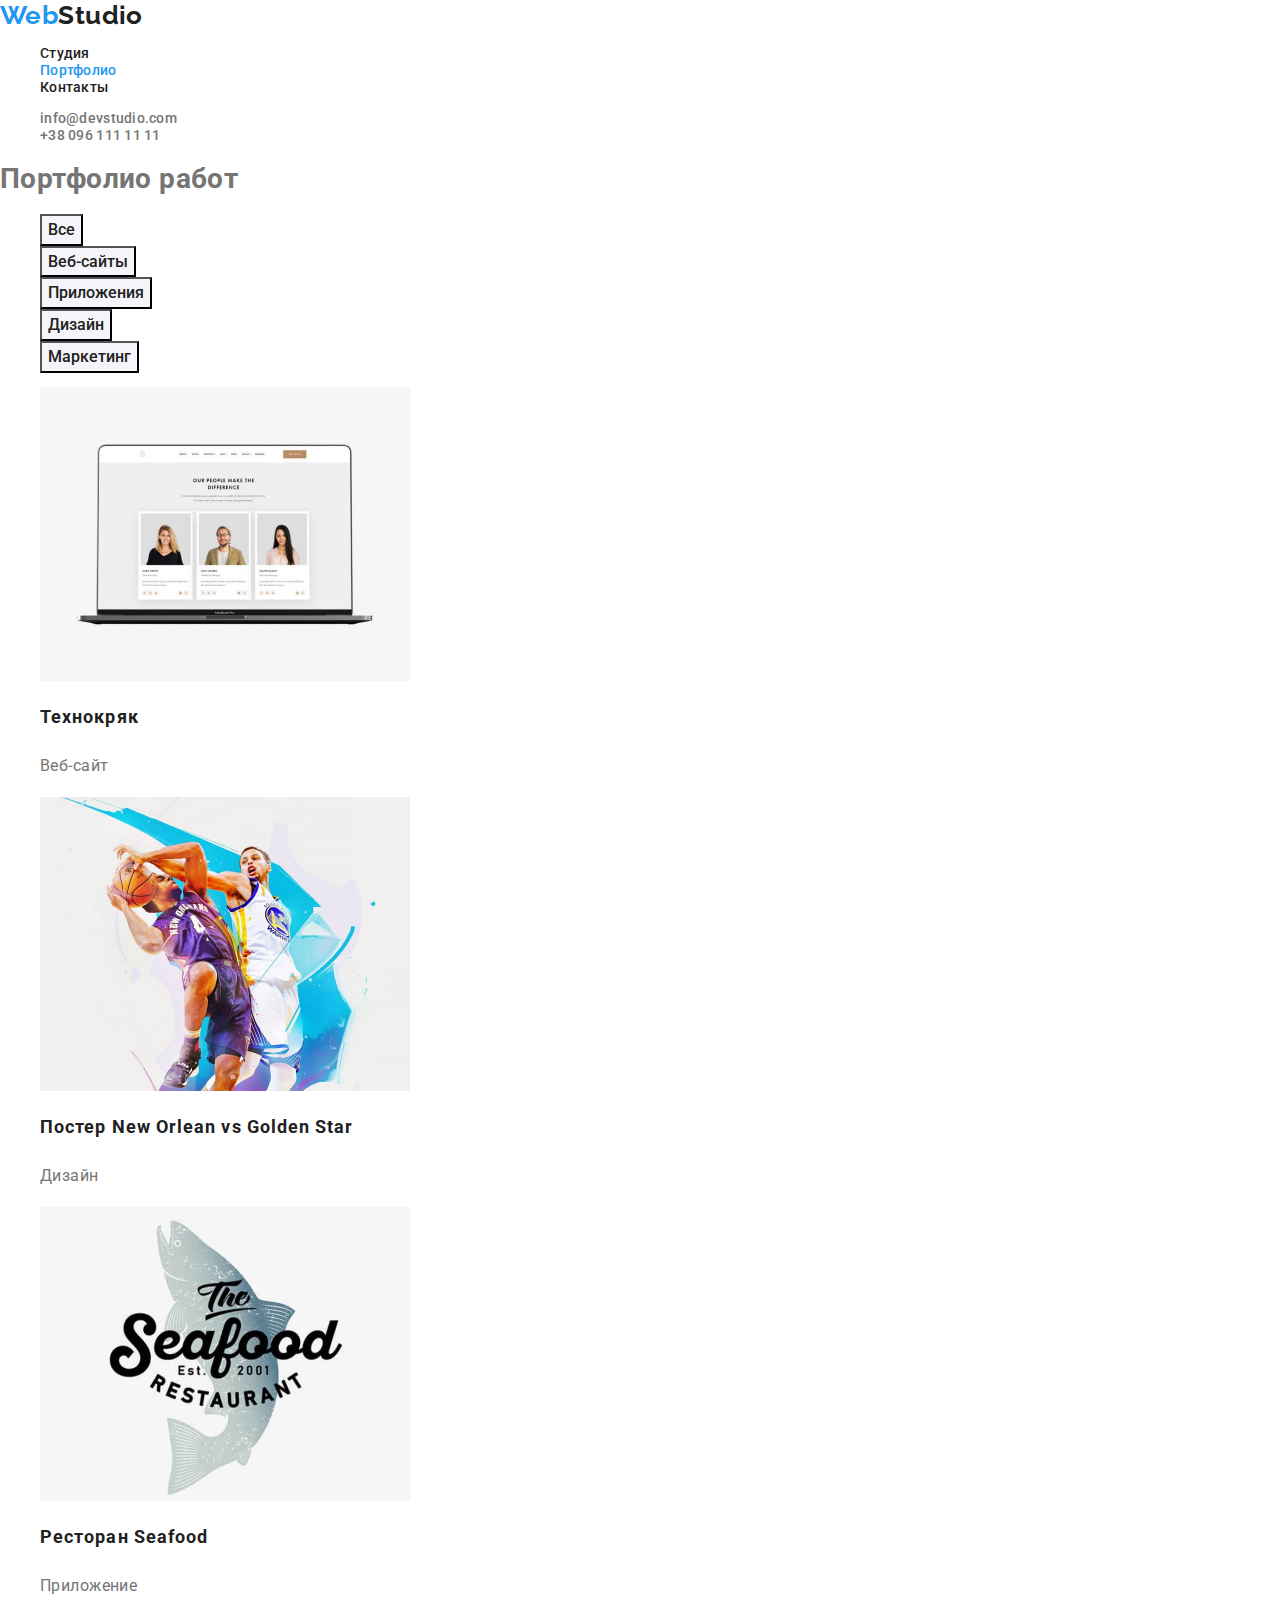
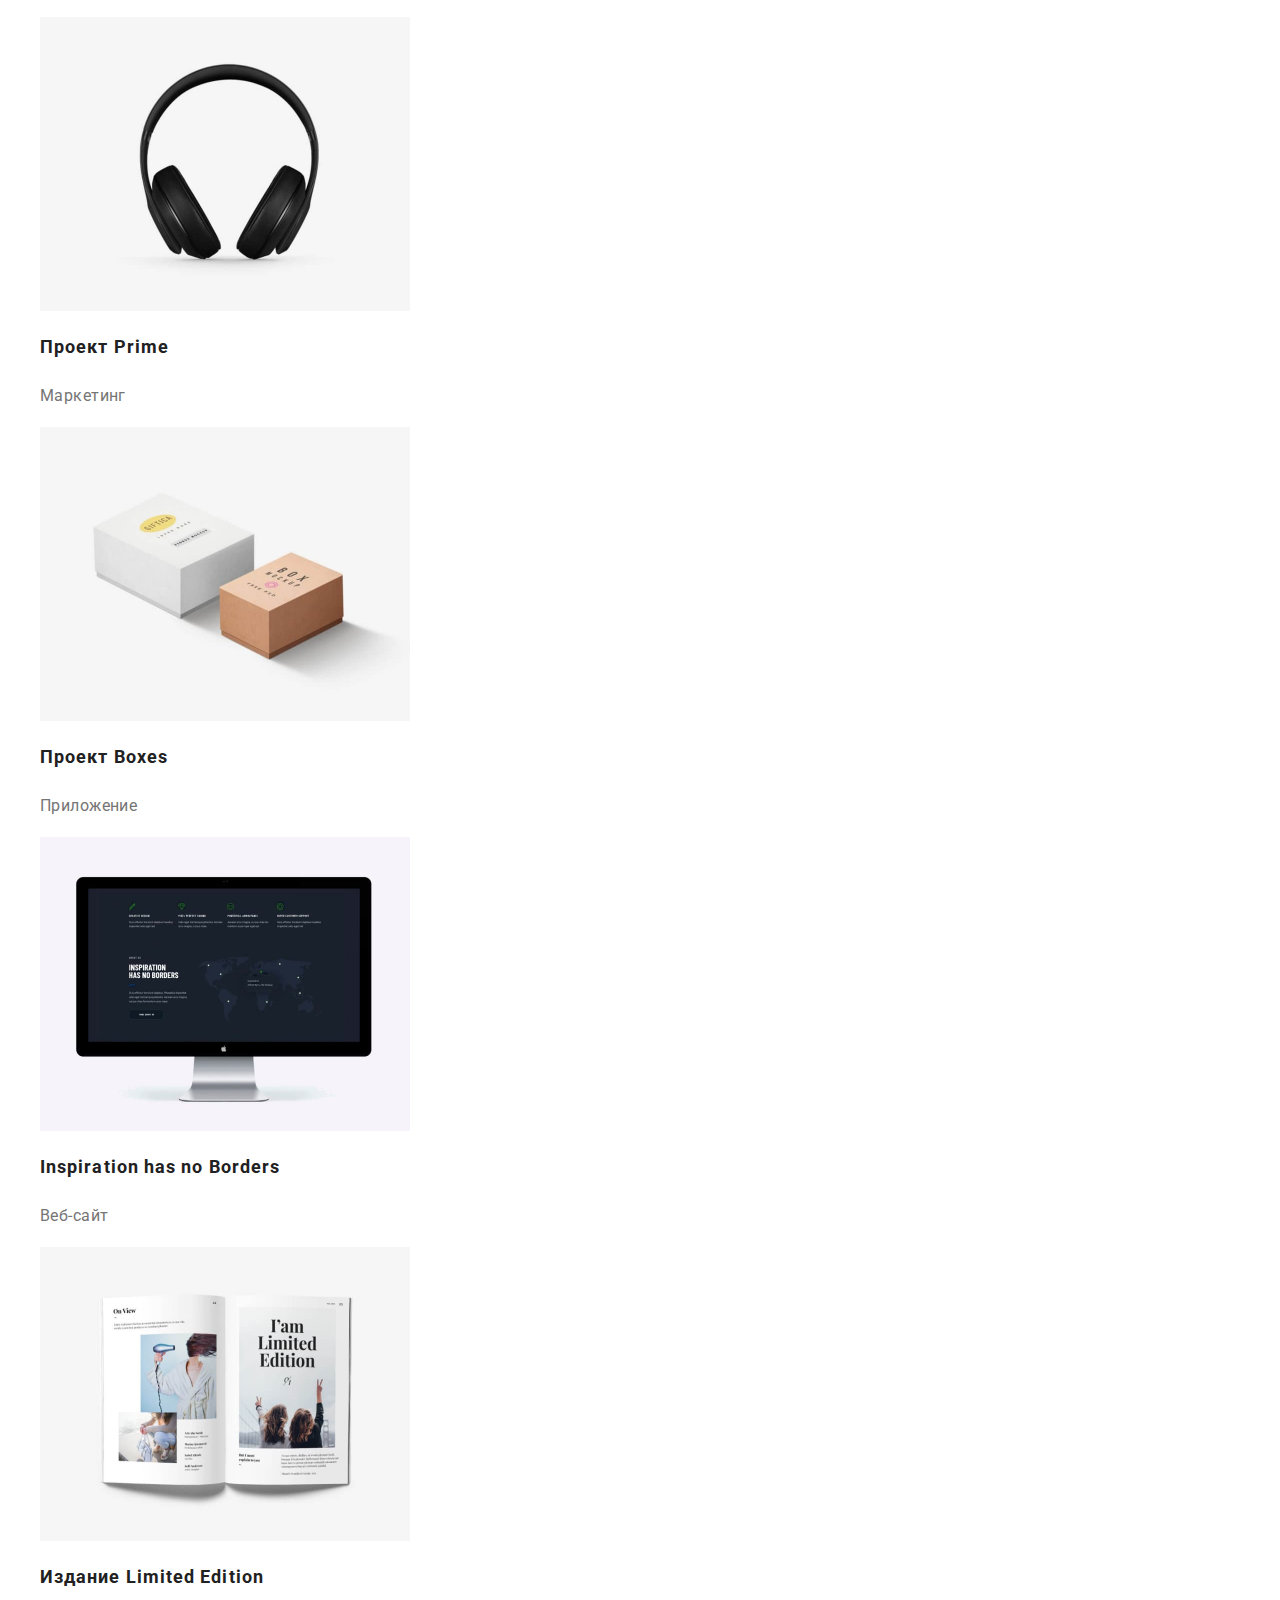
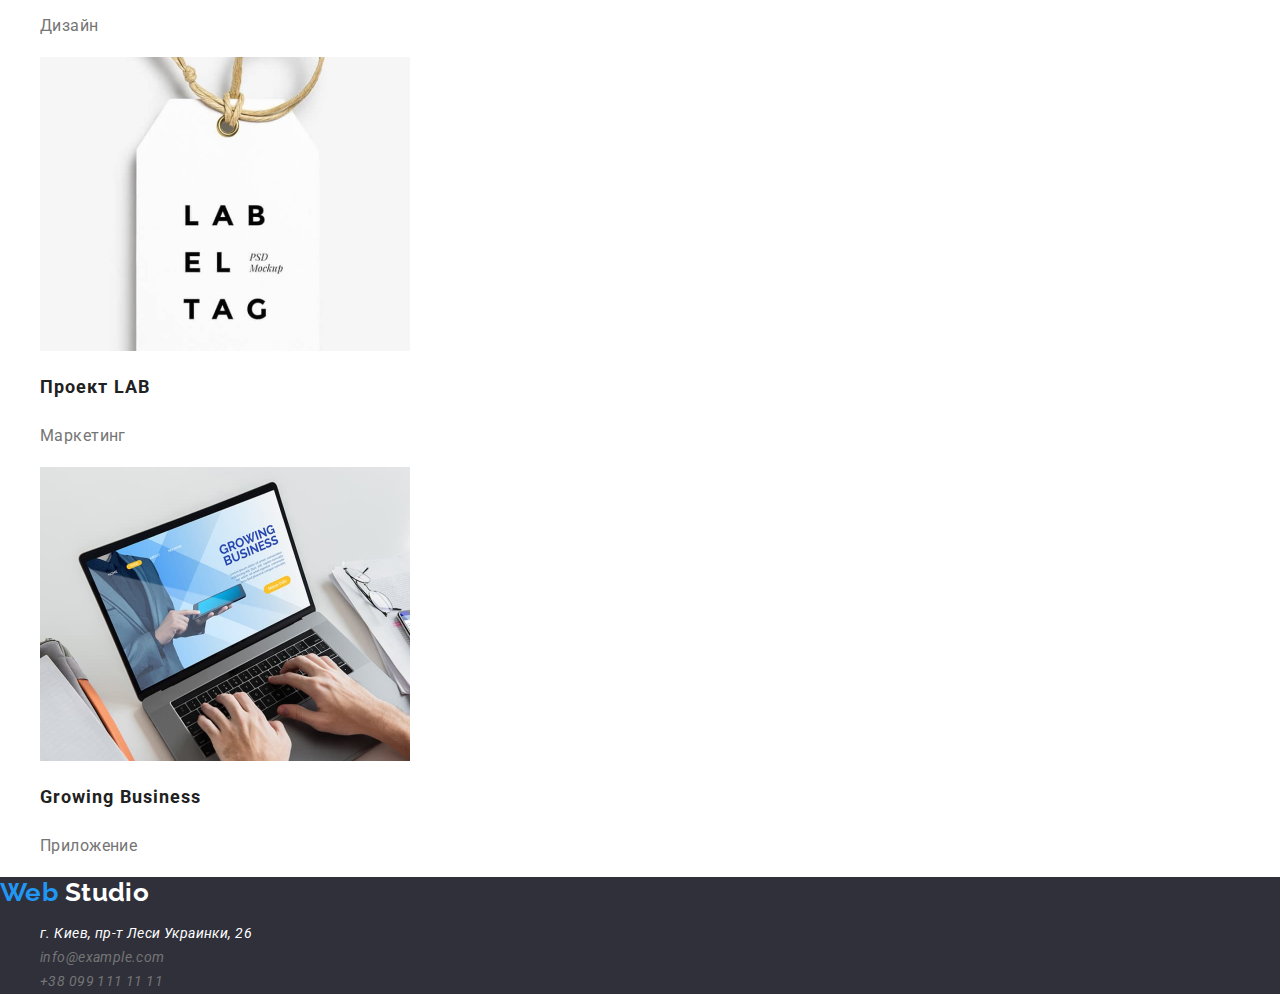
==== portfolio.html @ 251847a7 "підключає нормалізатор стилів" ====
<!DOCTYPE html>
<html lang="en">

<head>
    <meta charset="UTF-8">
    <meta http-equiv="X-UA-Compatible" content="IE=edge">
    <meta name="viewport" content="width=device-width, initial-scale=1.0">
    <title>Portfolio</title>
    <link rel="preconnect" href="https://fonts.googleapis.com">
    <link rel="preconnect" href="https://fonts.gstatic.com" crossorigin>
    <link href="https://fonts.googleapis.com/css2?family=Raleway:wght@700&family=Roboto:wght@400;500;700;900&display=swap"
        rel="stylesheet">
    <link rel="stylesheet" href="https://cdnjs.cloudflare.com/ajax/libs/modern-normalize/1.0.0/modern-normalize.min.css" />
    <link rel="stylesheet" href="./css/styles.css" />
</head>

<body>
    <!-- Заголовок сайта -->
    <header>
        <!-- Логотип посилання-->
        <a href="index.html" class="logo"> <span class="logo-blue">Web</span>Studio </a>
        <!--Навігація по сайту-->
        <!-- current підсвічує активну сторінку -->
        <nav>
            <ul class="site-nav list">
                <li><a href="./index.html" class="link">Студия</a></li>
                <li><a href="./portfolio.html" class="link current">Портфолио</a></li>
                <li><a href="" class="link">Контакты</a></li>
            </ul>
        </nav>
        <!-- Контактна інформація-->
        <ul class="header-contact list">
            <li><a href="mailto:info@devstudio.com" class="header-contact-link">info@devstudio.com</a></li>
            <li><a href="tel:+380961111111" class="header-contact-link">+38 096 111 11 11</a></li>
        </ul>
    </header>
    <main>
        <section>
            <h1 class="hidden-title">Портфолио работ</h1>
            <!--Фільтр кнопок-->
            <ul class="portfolio list">
                <li><button type="button" class="pointer primary-button">Все</button></li>
                <li><button type="button" class="pointer primary-button">Веб-сайты</button></li>
                <li><button type="button" class="pointer primary-button">Приложения</button></li>
                <li><button type="button" class="pointer primary-button">Дизайн</button></li>
                <li><button type="button" class="pointer primary-button">Маркетинг</button></li>
            </ul>
            
            <!--Список робіт-->
            <ul class="work list">
                <li><a href="" class="portfolio-link">
                    <img src="./images/image8.jpg" alt="ourpeople" width="370" height="294">
                    <h2 class="work-title">Технокряк</h2>
                    <p class="work-item">Веб-сайт</p></a>
                </li>
                <li><a href="" class="portfolio-link">
                    <img src="./images/image9.jpg" alt="bascketballplayers" width="370" height="294">
                    <h2 class="work-title">Постер New Orlean vs Golden Star</h2>
                    <p class="work-item">Дизайн</p></a>
                </li>
                <li><a href="" class="portfolio-link">
                    <img src="./images/image10.jpg" alt="fish" width="370" height="294">
                    <h2 class="work-title">Ресторан Seafood</h2>
                    <p class="work-item">Приложение</p></a>
                </li>
                <li><a href="" class="portfolio-link">
                    <img src="./images/image11.jpg" alt="hearphones" width="370" height="294">
                    <h2 class="work-title">Проект Prime</h2>
                    <p class="work-item">Маркетинг</p></a>
                </li>
                <li><a href="" class="portfolio-link">
                    <img src="./images/image12.jpg" alt="twoboxes" width="370" height="294">
                    <h2 class="work-title">Проект Boxes</h2>
                    <p class="work-item">Приложение</p></a>
                </li>
                <li><a href="" class="portfolio-link">
                    <img src="./images/image13.jpg" alt="desktop" width="370" height="294">
                    <h2 class="work-title">Inspiration has no Borders</h2>
                    <p class="work-item">Веб-сайт</p></a>
                </li>
                <li><a href="" class="portfolio-link">
                    <img src="./images/image14.jpg" alt="book" width="370" height="294">
                    <h2 class="work-title">Издание Limited Edition</h2>
                    <p class="work-item">Дизайн</p></a>
                </li>
                <li><a href="" class="portfolio-link">
                    <img src="./images/image15.jpg" alt="sticker" width="370" height="294">
                    <h2 class="work-title">Проект LAB</h2>
                    <p class="work-item">Маркетинг</p></a>
                </li>
                <li><a href="" class="portfolio-link">
                    <img src="./images/image16.jpg" alt="Typingman" width="370" height="294">
                    <h2 class="work-title">Growing Business</h2>
                    <p class="work-item">Приложение</p></a>
                </li>
            </ul>

        </section>

    </main>
    <footer class="footer">
        <!-- Логотип посилання-->
        <a href="index.html" class="logo"> <span class="logo-blue">Web</span> <span class="logo-white">Studio</span></a>
        <!-- Контактна інформація-->
        <address>
            <ul class="address list">
                <li class="address-item">г. Киев, пр-т Леси Украинки, 26</li>
                <li><a href="mailto:info@example.com" class="footer-contact-link">info@example.com</a></li>
                <li><a href="tel:+380991111111" class="footer-contact-link">+38 099 111 11 11</a></li>
            </ul>
        </address>
    </footer>
</body>

</html>
---- css/styles.css ----
:root {
  --primary-text-color: #757575;
  --title-color: #212121;
  --text-white: #ffffff;
  --primary-bgc: #ffffff;
  --secondary-bgc: #f5f4fa;
  --footer-bcg: #2f303a;
  --accent-color: #2196f3;
}

/* колір основного тексту #757575  */
/* колір заголовків #212121 */
/* білий  #FFFFFF */
/* акцент #2196F3 */
/* колір фону #FFFFFF */
/* додатковий колір фону #F5F4FA */
/* фон футера #2f303a */
/* Roboto 400/500/700/900 головний шрифт */
/* Raleway 700 додатковий шрифт */

body {
  background-color: var(--primary-bgc);
  color: var(--primary-text-color);
  font-family: "Roboto", "Arial", sans-serif;
  letter-spacing: 0.03em;
  font-size: 14px;
}

/* Видаляємо крапки в списках */
.list {
  list-style: none;
}

/* Логотип */
.logo {
  color: var(--title-color);
  text-decoration: none;
  font-family: "Raleway", sans-serif;
  font-weight: 700;
  font-size: 26px;
  line-height: 1.2;
}
.logo-blue {
  color: var(--accent-color);
}
.logo-white {
  color: var(--text-white);
}

/* Навігація по сайту */
.site-nav .link {
  color: var(--title-color);
  text-decoration: none;
  font-family: inherit;
  font-weight: 500;
  font-size: 14px;
  line-height: 1.14;
  letter-spacing: 0.02em;
}
.site-nav .link:hover,
.site-nav .link:focus {
  color: var(--accent-color);
}
.site-nav .link.current {
  color: var(--accent-color);
}
/* Контакти */
.header-contact .header-contact-link {
  color: var(--primary-text-color);
  text-decoration: none;
  font-family: inherit;
  font-weight: 500;
  font-size: 14px;
  line-height: 1.14;
  letter-spacing: 0.02em;
}
.header-contact .header-contact-link:hover,
.header-contact .header-contact-link:focus {
  color: var(--accent-color);
}

/* Футер */
.footer {
  background: var(--footer-bcg);
}
.address-item {
  color: var(--text-white);
  font-weight: 400;
  font-size: 14px;
  line-height: 1.71;
}
.footer-contact-link {
  color: var(--primary-text-color);
  text-decoration: none;
  font-weight: 400;
  font-size: 14px;
  line-height: 1.71;
}
.footer-contact-link:hover,
.footer-contact-link:focus {
  color: var(--accent-color);
}

/* Webstudio */
/* HERO */
.section-hero {
  background-color: var(--footer-bcg);
}
.section-title {
  color: var(--text-white);
  font-weight: 900;
  font-size: 44px;
  line-height: 1.36;
  text-align: center;
  letter-spacing: 0.06em;
  text-transform: uppercase;
}

/* Кнопка */
.service {
  color: var(--text-white);
  background: var(--accent-color);
  font-family: inherit;
  font-weight: 700;
  font-size: 16px;
  line-height: 1.87;
  letter-spacing: 0.06em;
}
.service:hover,
.service:focus {
  background: #188ce8;
}

/* Якості  */
.quality-item {
  color: var(--title-color);
  font-weight: 700;
  font-size: 14px;
  line-height: 1.14;
  text-transform: uppercase;
}

.quality-text {
  color: var(--primary-text-color);
  font-weight: 400;
  font-size: 14px;
  line-height: 1.71;
}

/* Зайняття */
.activities-title {
  color: var(--title-color);
  font-weight: 700;
  font-size: 36px;
  line-height: 1.67;
}

/* Команда */
.team {
  background-color: var(--secondary-bgc);
}
.team-title {
  color: var(--title-color);
  font-weight: 700;
  font-size: 36px;
  line-height: 1.67;
}
.team-item {
  color: var(--title-color);
  font-weight: 500;
  font-size: 16px;
  line-height: 1.2;
}
.profession {
  color: var(--primary-text-color);
  font-weight: 400;
  font-size: 16px;
  line-height: 1.2;
}

/* Portfolio */
/* Фільтр кнопок */
.pointer {
  cursor: pointer;
}
.primary-button {
  color: var(--title-color);
  background-color: var(--secondary-bgc);
  font-family: inherit;
  font-weight: 500;
  font-size: 16px;
  line-height: 1.62;
  text-align: center;
}
.primary-button:hover,
.primary-button:focus {
  color: var(--text-white);
  background-color: var(--accent-color);
}

/* Список робіт */
.work-title {
  color: var(--title-color);
  font-weight: 700;
  font-size: 18px;
  line-height: 2;
  letter-spacing: 0.06em;
}
.work-item {
  color: var(--primary-text-color);
  font-weight: 400;
  font-size: 16px;
  line-height: 1.87;
}
.portfolio-link {
  text-decoration: none;
}

.portfolio-link:hover,
.portfolio-link:focus {
  visibility: hidden;
}
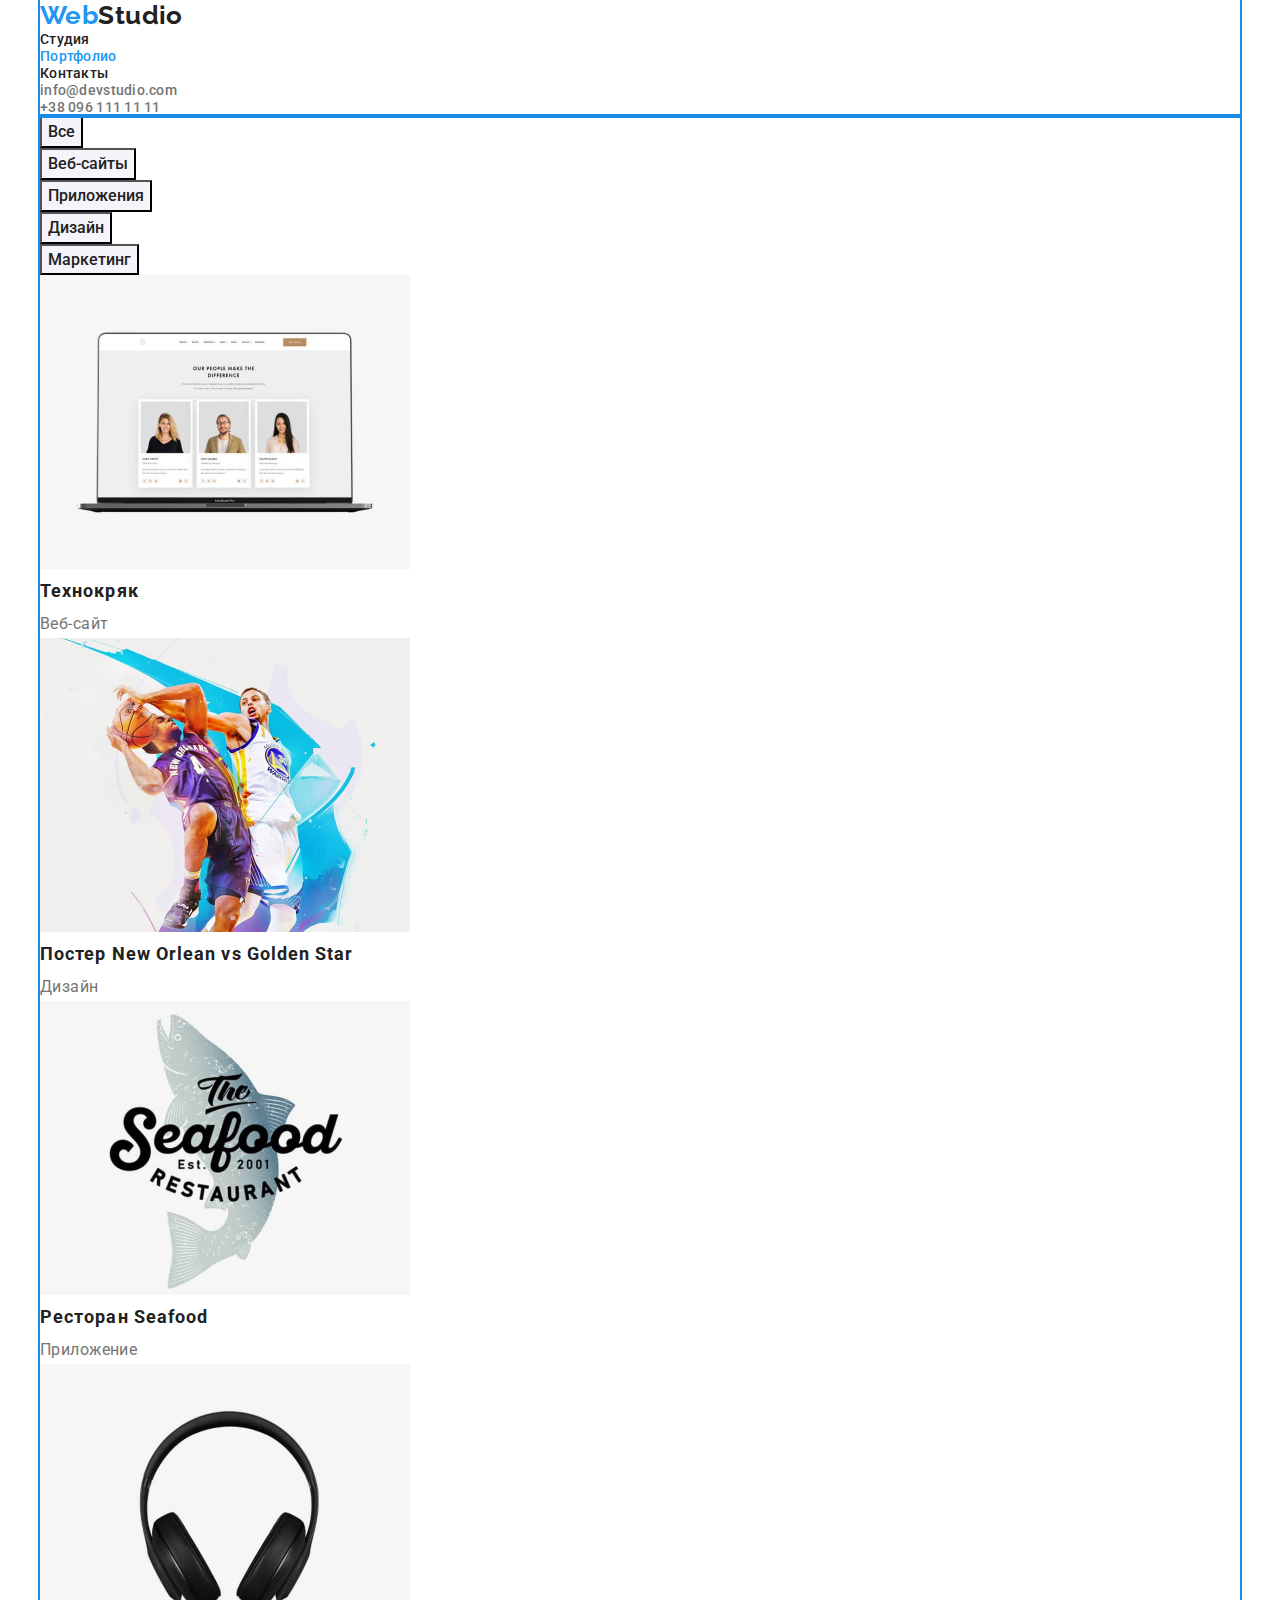
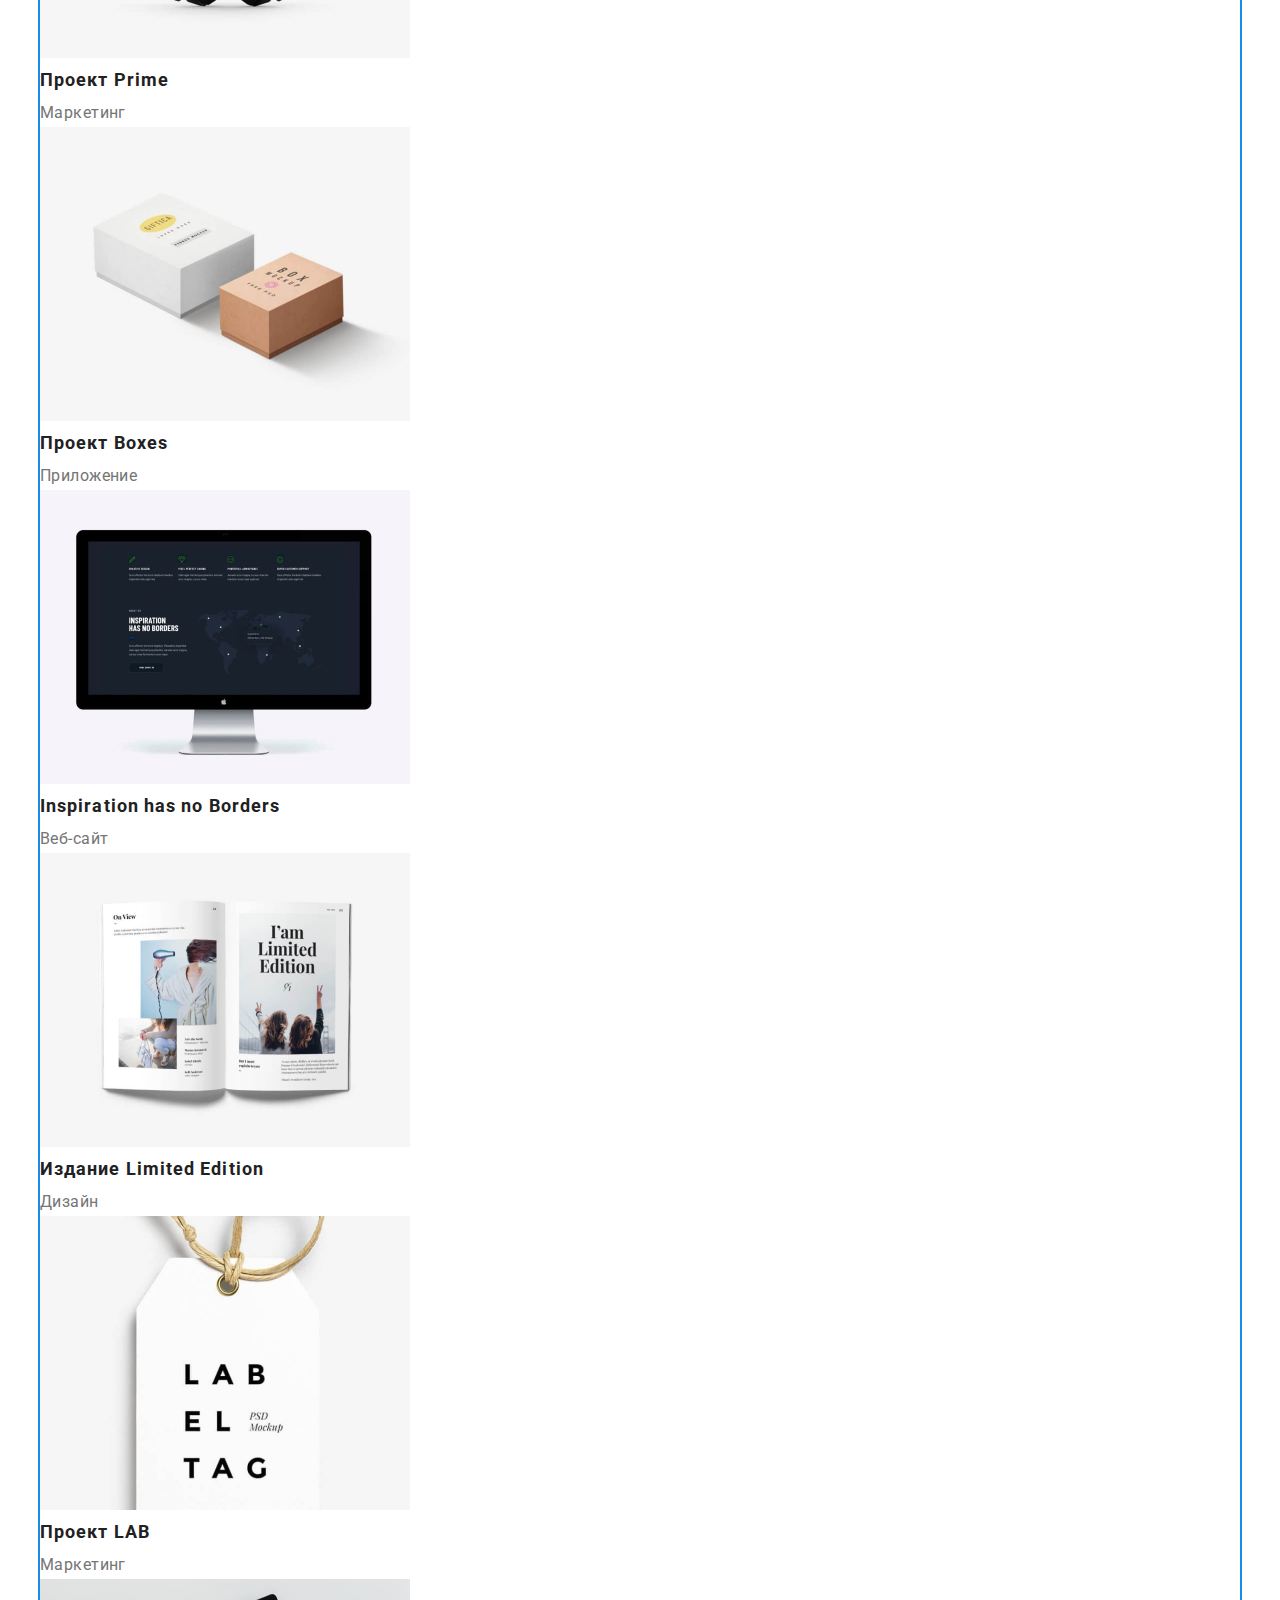
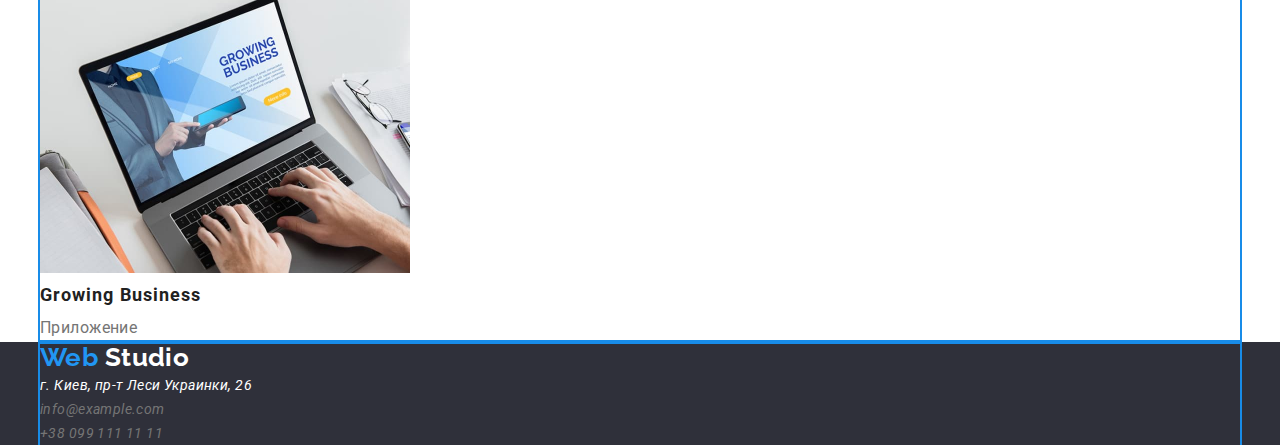
==== commit f0f36763: "задає геометрію головної сторінки" ====
--- a/portfolio.html
+++ b/portfolio.html
@@ -17,10 +17,12 @@
 <body>
     <!-- Заголовок сайта -->
     <header>
+        <div class="container">
         <!-- Логотип посилання-->
         <a href="index.html" class="logo"> <span class="logo-blue">Web</span>Studio </a>
         <!--Навігація по сайту-->
         <!-- current підсвічує активну сторінку -->
+        <div>
         <nav>
             <ul class="site-nav list">
                 <li><a href="./index.html" class="link">Студия</a></li>
@@ -28,14 +30,19 @@
                 <li><a href="" class="link">Контакты</a></li>
             </ul>
         </nav>
+        </div>
         <!-- Контактна інформація-->
+        <div>
         <ul class="header-contact list">
             <li><a href="mailto:info@devstudio.com" class="header-contact-link">info@devstudio.com</a></li>
             <li><a href="tel:+380961111111" class="header-contact-link">+38 096 111 11 11</a></li>
         </ul>
+        </div>
+        </div>
     </header>
     <main>
-        <section>
+        <section class="section">
+            <div class="container">
             <h1 class="hidden-title">Портфолио работ</h1>
             <!--Фільтр кнопок-->
             <ul class="portfolio list">
@@ -94,11 +101,12 @@
                     <p class="work-item">Приложение</p></a>
                 </li>
             </ul>
-
+            </div>
         </section>
 
     </main>
     <footer class="footer">
+        <div class="container">
         <!-- Логотип посилання-->
         <a href="index.html" class="logo"> <span class="logo-blue">Web</span> <span class="logo-white">Studio</span></a>
         <!-- Контактна інформація-->
@@ -109,6 +117,7 @@
                 <li><a href="tel:+380991111111" class="footer-contact-link">+38 099 111 11 11</a></li>
             </ul>
         </address>
+        </div>
     </footer>
 </body>
 
--- a/css/styles.css
+++ b/css/styles.css
@@ -28,7 +28,24 @@
 
 /* Видаляємо крапки в списках */
 .list {
+  padding: 0;
+  margin: 0;
   list-style: none;
+}
+/* Глобальний сброс */
+h2,
+h3,
+p,
+ul {
+  margin-top: 0;
+  margin-bottom: 0;
+}
+/* Додатковий клас контейнер */
+.container {
+  width: 1200px;
+  margin-left: auto;
+  margin-right: auto;
+  outline: 2px solid #188ce8;
 }
 
 /* Логотип */
@@ -103,10 +120,14 @@
 
 /* Webstudio */
 /* HERO */
+
 .section-hero {
   background-color: var(--footer-bcg);
+  text-align: center;
 }
 .section-title {
+  margin-top: 0;
+  margin-bottom: 30px;
   color: var(--text-white);
   font-weight: 900;
   font-size: 44px;
@@ -125,6 +146,7 @@
   font-size: 16px;
   line-height: 1.87;
   letter-spacing: 0.06em;
+  border-radius: 4px;
 }
 .service:hover,
 .service:focus {
@@ -132,15 +154,29 @@
 }
 
 /* Якості  */
+.quality {
+  background-color: chartreuse;
+}
+.hidden-title {
+  display: none;
+}
 .quality-item {
+  margin-top: 0;
+  margin-bottom: 10px;
   color: var(--title-color);
   font-weight: 700;
   font-size: 14px;
   line-height: 1.14;
   text-transform: uppercase;
 }
+.list-item {
+  margin-top: 0;
+  margin-bottom: 0;
+}
 
 .quality-text {
+  margin-top: 10px;
+  margin-bottom: 0;
   color: var(--primary-text-color);
   font-weight: 400;
   font-size: 14px;
@@ -148,11 +184,15 @@
 }
 
 /* Зайняття */
+
 .activities-title {
+  margin-top: 0;
+  padding-top: 94px;
   color: var(--title-color);
   font-weight: 700;
   font-size: 36px;
   line-height: 1.67;
+  text-align: center;
 }
 
 /* Команда */
@@ -160,18 +200,25 @@
   background-color: var(--secondary-bgc);
 }
 .team-title {
+  padding-top: 94px;
+  margin-bottom: 50px;
   color: var(--title-color);
   font-weight: 700;
   font-size: 36px;
   line-height: 1.67;
+  text-align: center;
 }
 .team-item {
+  margin-top: 30px;
+  margin-bottom: 10px;
   color: var(--title-color);
   font-weight: 500;
   font-size: 16px;
   line-height: 1.2;
 }
 .profession {
+  margin-top: 10px;
+  margin-bottom: 0;
   color: var(--primary-text-color);
   font-weight: 400;
   font-size: 16px;
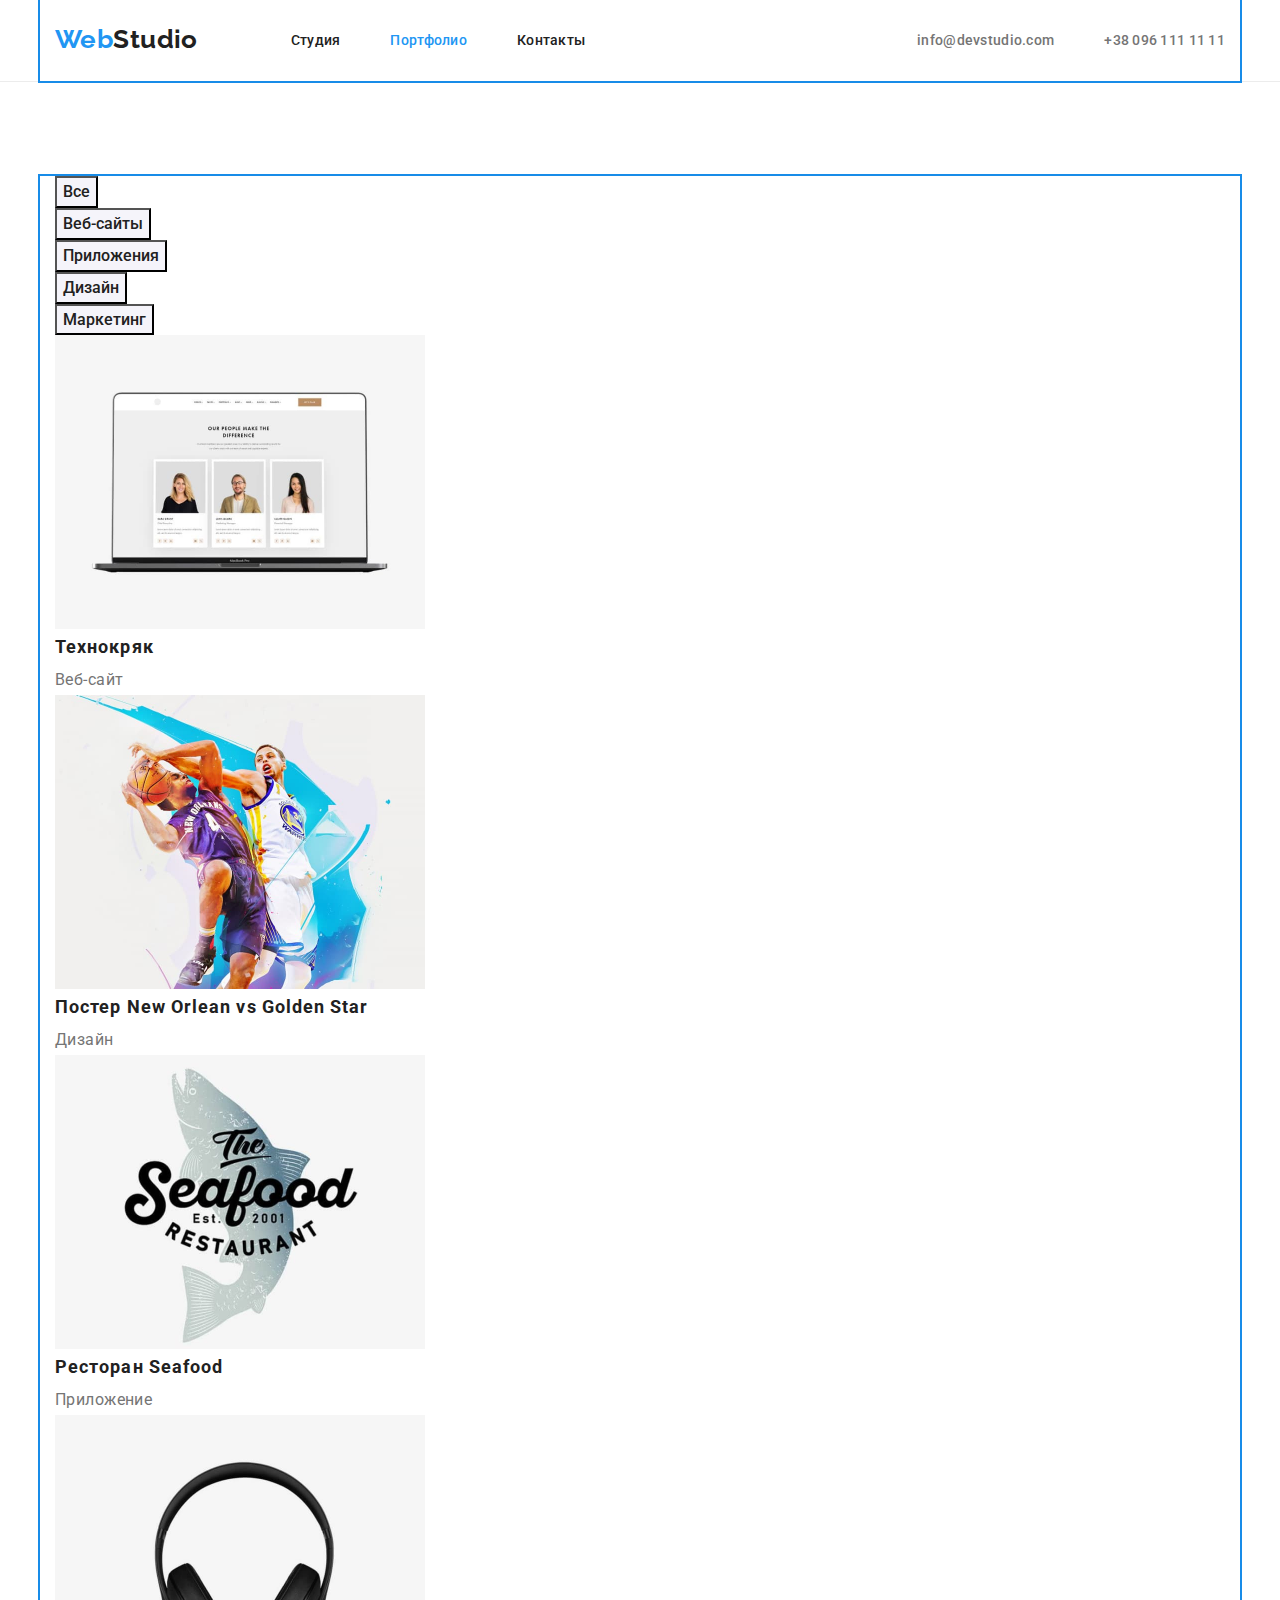
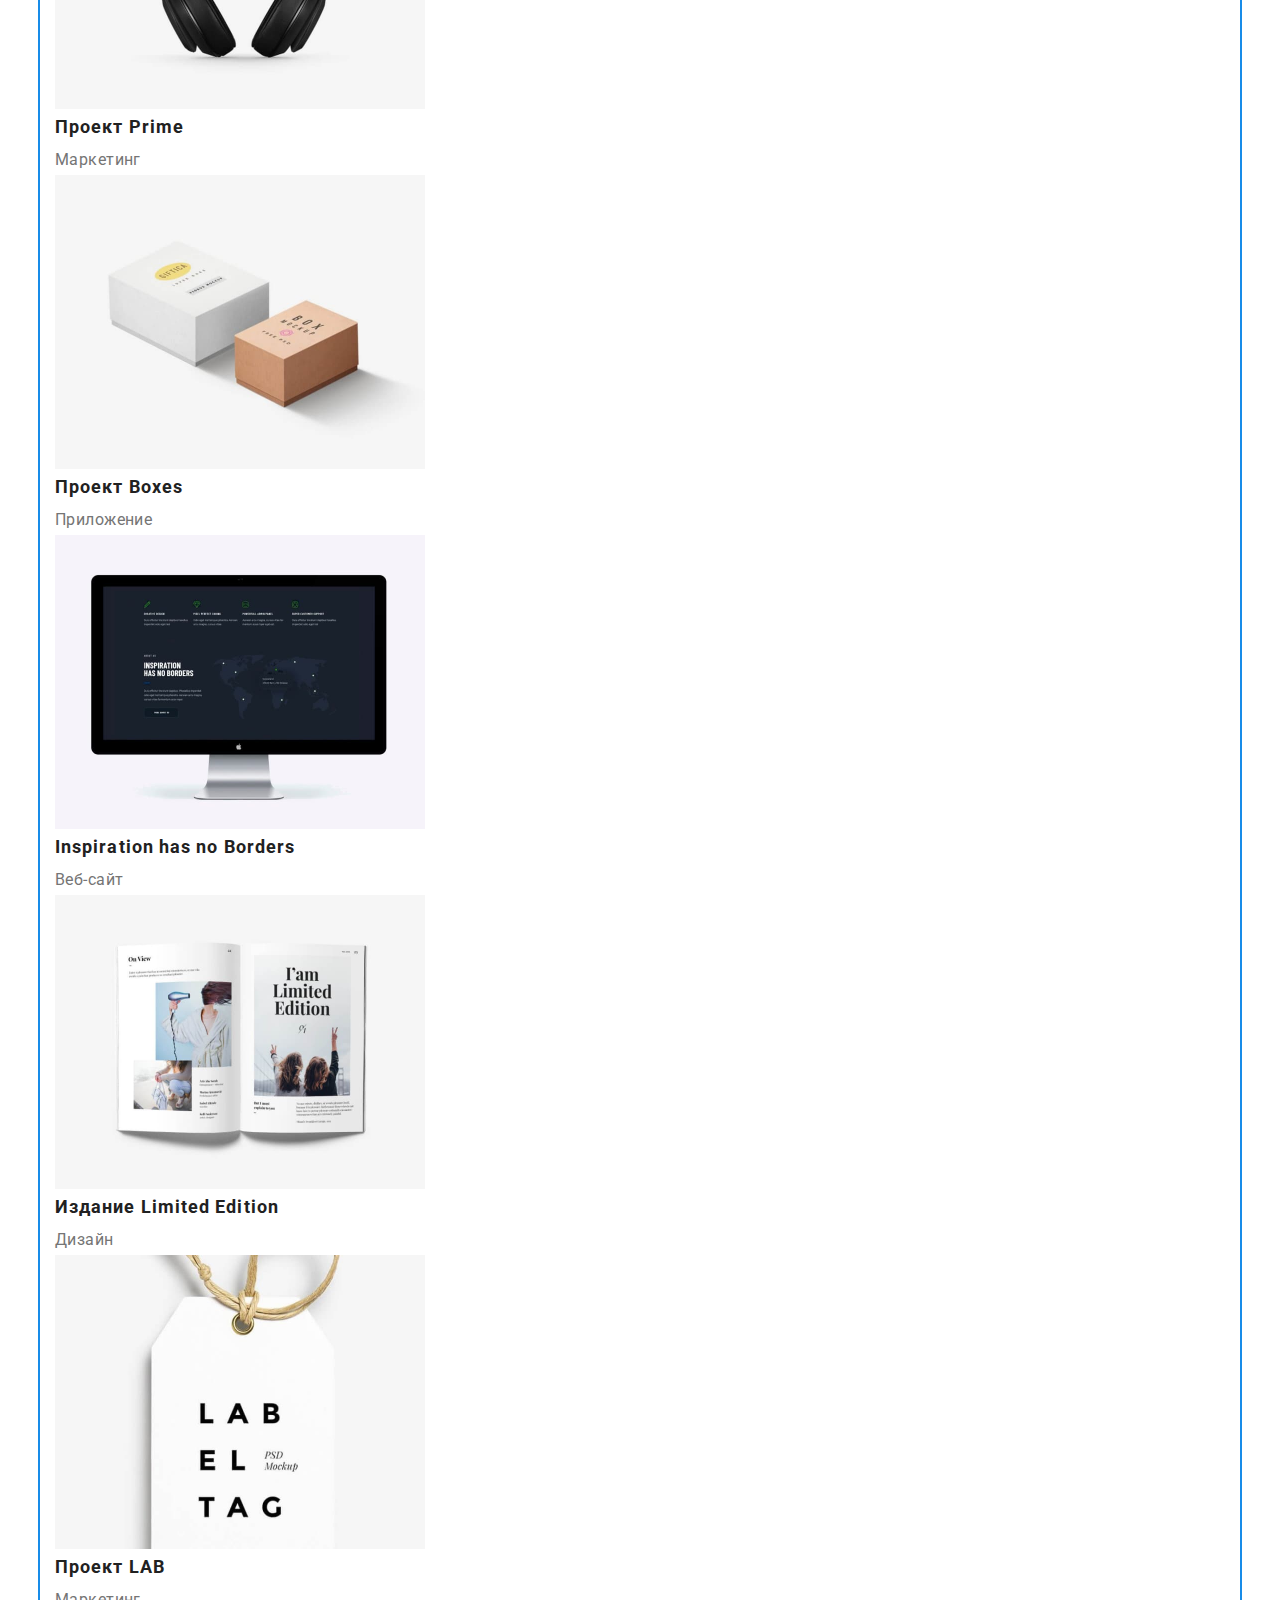
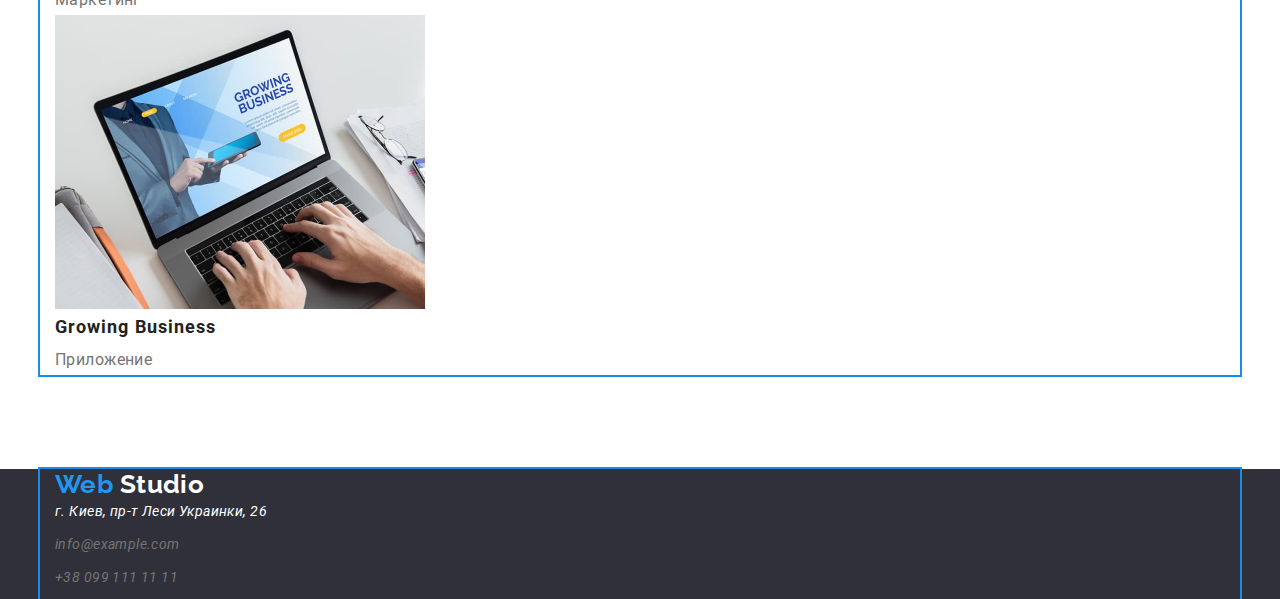
==== commit d72a813b: "хедер оформляє повністю в футері є проблемка з нижнім відступом" ====
--- a/portfolio.html
+++ b/portfolio.html
@@ -16,28 +16,28 @@
 
 <body>
     <!-- Заголовок сайта -->
-    <header>
-        <div class="container">
-        <!-- Логотип посилання-->
-        <a href="index.html" class="logo"> <span class="logo-blue">Web</span>Studio </a>
-        <!--Навігація по сайту-->
-        <!-- current підсвічує активну сторінку -->
-        <div>
-        <nav>
-            <ul class="site-nav list">
-                <li><a href="./index.html" class="link">Студия</a></li>
-                <li><a href="./portfolio.html" class="link current">Портфолио</a></li>
-                <li><a href="" class="link">Контакты</a></li>
+    <header class="header">
+        <div class="container page-header">
+            <!-- Логотип посилання-->
+            <a href="index.html" class="logo"> <span class="logo-blue">Web</span>Studio </a>
+            <!--Навігація по сайту-->
+            <!-- current підсвічує активну сторінку -->
+    
+            <nav>
+                <ul class="site-nav list">
+                    <li class="item"><a href="./index.html" class="link ">Студия</a></li>
+                    <li class="item"><a href="./portfolio.html" class="link current">Портфолио</a></li>
+                    <li class="item"><a href="" class="link">Контакты</a></li>
+                </ul>
+            </nav>
+    
+            <!-- Контактна інформація-->
+    
+            <ul class="header-contact list">
+                <li class="item"><a href="mailto:info@devstudio.com" class="header-contact-link">info@devstudio.com</a></li>
+                <li class="item"><a href="tel:+380961111111" class="header-contact-link">+38 096 111 11 11</a></li>
             </ul>
-        </nav>
-        </div>
-        <!-- Контактна інформація-->
-        <div>
-        <ul class="header-contact list">
-            <li><a href="mailto:info@devstudio.com" class="header-contact-link">info@devstudio.com</a></li>
-            <li><a href="tel:+380961111111" class="header-contact-link">+38 096 111 11 11</a></li>
-        </ul>
-        </div>
+    
         </div>
     </header>
     <main>
--- a/css/styles.css
+++ b/css/styles.css
@@ -40,16 +40,47 @@
   margin-top: 0;
   margin-bottom: 0;
 }
+
+img {
+  display: block;
+  max-width: 100%;
+  height: auto;
+}
+
+.link {
+  text-decoration: none;
+  color: var(--title-color);
+}
 /* Додатковий клас контейнер */
 .container {
   width: 1200px;
   margin-left: auto;
   margin-right: auto;
+  padding-left: 15px;
+  padding-right: 15px;
   outline: 2px solid #188ce8;
+}
+.section {
+  padding-top: 94px;
+  padding-bottom: 94px;
+}
+
+/* Header */
+.header {
+  border-bottom-width: 1px;
+  border-bottom-style: solid;
+  border-bottom-color: #ececec;
+}
+.page-header {
+  display: flex;
+  align-items: center;
 }
 
 /* Логотип */
 .logo {
+  margin-right: 93px;
+  margin-top: 24px;
+  margin-bottom: 25px;
   color: var(--title-color);
   text-decoration: none;
   font-family: "Raleway", sans-serif;
@@ -65,7 +96,13 @@
 }
 
 /* Навігація по сайту */
-.site-nav .link {
+.site-nav {
+  display: flex;
+  margin-top: 32px;
+  margin-bottom: 32px;
+}
+
+.site-nav .item {
   color: var(--title-color);
   text-decoration: none;
   font-family: inherit;
@@ -74,6 +111,9 @@
   line-height: 1.14;
   letter-spacing: 0.02em;
 }
+.site-nav .item + .item {
+  margin-left: 50px;
+}
 .site-nav .link:hover,
 .site-nav .link:focus {
   color: var(--accent-color);
@@ -82,6 +122,17 @@
   color: var(--accent-color);
 }
 /* Контакти */
+.header-contact {
+  display: flex;
+  margin-left: auto;
+  margin-top: 32px;
+  margin-bottom: 32px;
+}
+
+.header-contact .item + .item {
+  margin-left: 50px;
+}
+
 .header-contact .header-contact-link {
   color: var(--primary-text-color);
   text-decoration: none;
@@ -100,19 +151,29 @@
 .footer {
   background: var(--footer-bcg);
 }
+.footer-logo {
+  display: inline-block;
+  margin-top: 0;
+  margin-bottom: 20px;
+  padding-top: 60px;
+}
 .address-item {
+  margin-bottom: 9px;
   color: var(--text-white);
   font-weight: 400;
   font-size: 14px;
   line-height: 1.71;
 }
 .footer-contact-link {
+  display: block;
+  padding-bottom: 9px;
   color: var(--primary-text-color);
   text-decoration: none;
   font-weight: 400;
   font-size: 14px;
   line-height: 1.71;
 }
+
 .footer-contact-link:hover,
 .footer-contact-link:focus {
   color: var(--accent-color);
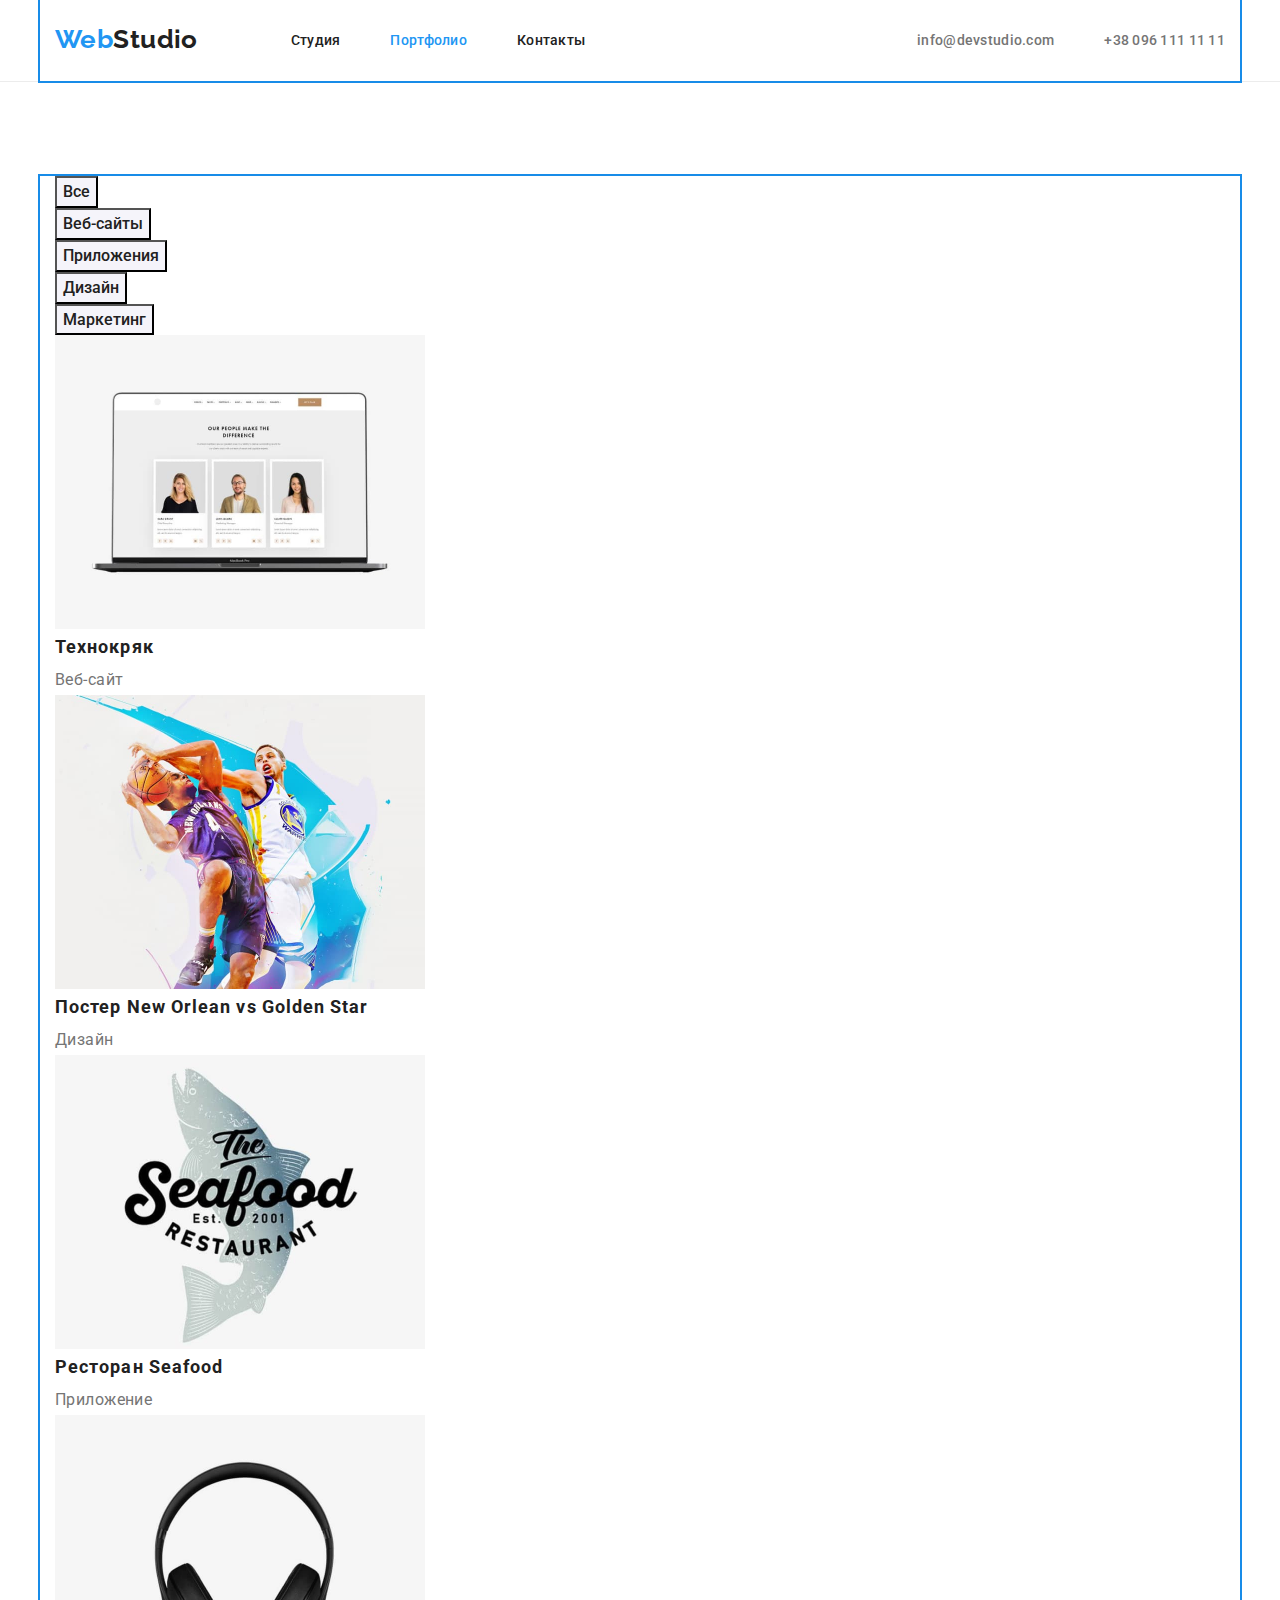
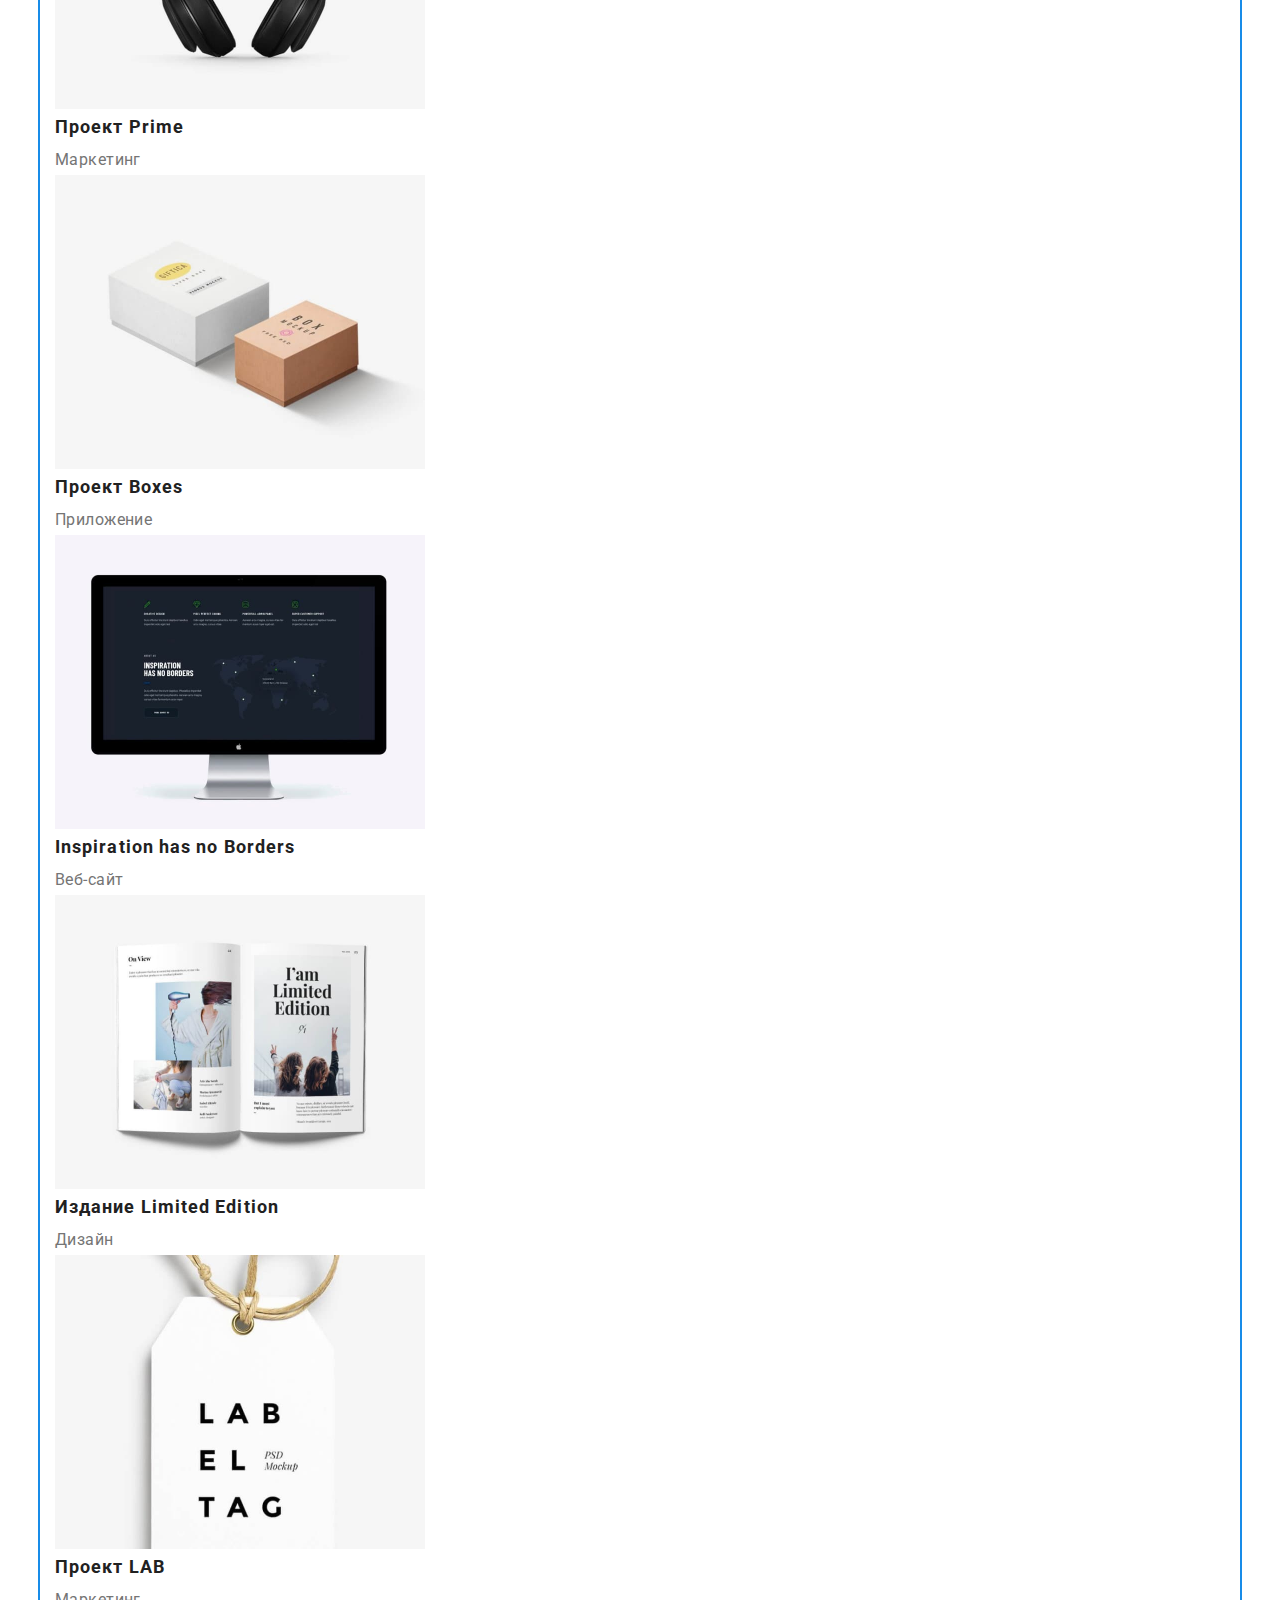
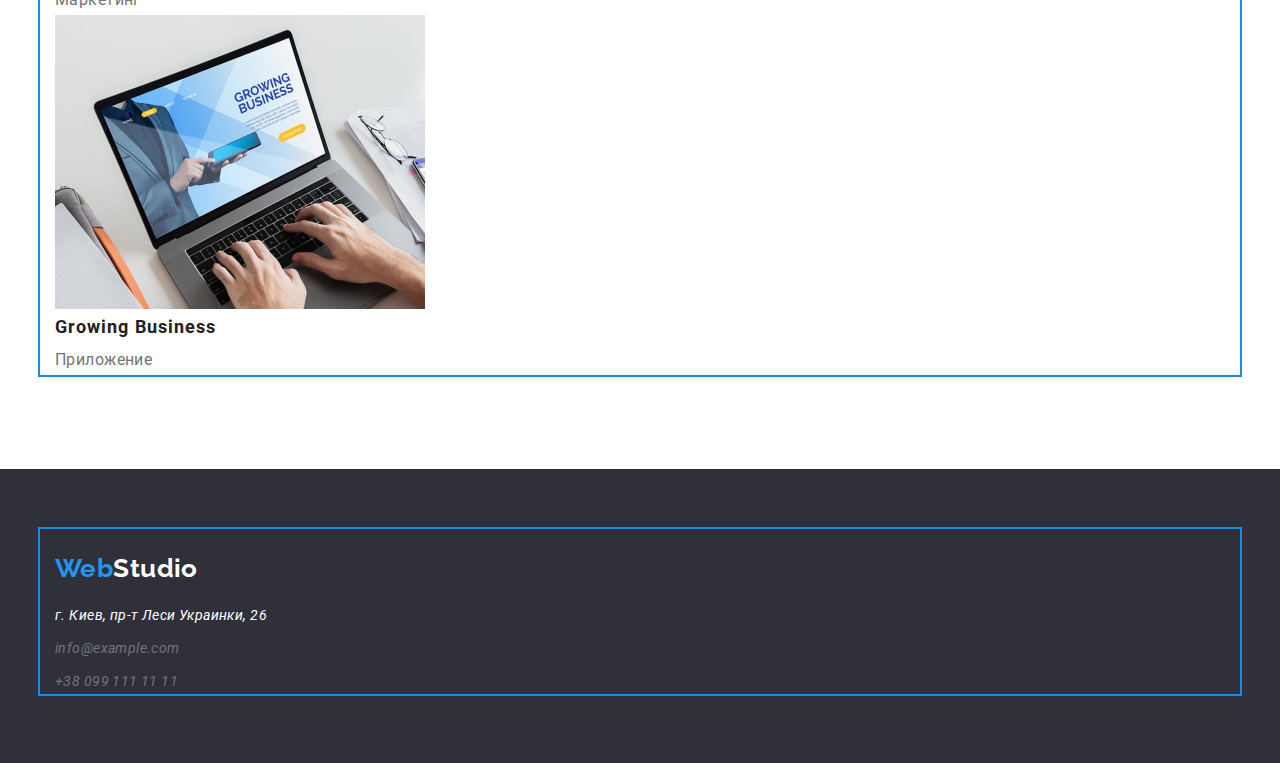
==== commit 5ce91726: "Оформляє сторінку Студії" ====
--- a/portfolio.html
+++ b/portfolio.html
@@ -107,16 +107,17 @@
     </main>
     <footer class="footer">
         <div class="container">
-        <!-- Логотип посилання-->
-        <a href="index.html" class="logo"> <span class="logo-blue">Web</span> <span class="logo-white">Studio</span></a>
-        <!-- Контактна інформація-->
-        <address>
-            <ul class="address list">
-                <li class="address-item">г. Киев, пр-т Леси Украинки, 26</li>
-                <li><a href="mailto:info@example.com" class="footer-contact-link">info@example.com</a></li>
-                <li><a href="tel:+380991111111" class="footer-contact-link">+38 099 111 11 11</a></li>
-            </ul>
-        </address>
+            <!-- Логотип посилання-->
+            <a href="index.html" class="logo footer-logo"> <span class="logo-blue">Web</span><span
+                    class="logo-white">Studio</span></a>
+            <!-- Контактна інформація-->
+            <address>
+                <ul class="address list">
+                    <li class="address-item">г. Киев, пр-т Леси Украинки, 26</li>
+                    <li class="item"><a href="mailto:info@example.com" class="footer-contact-link">info@example.com</a></li>
+                    <li class="item"><a href="tel:+380991111111" class="footer-contact-link">+38 099 111 11 11</a></li>
+                </ul>
+            </address>
         </div>
     </footer>
 </body>
--- a/css/styles.css
+++ b/css/styles.css
@@ -64,6 +64,9 @@
   padding-top: 94px;
   padding-bottom: 94px;
 }
+.no-padding {
+  padding-bottom: 0;
+}
 
 /* Header */
 .header {
@@ -149,13 +152,13 @@
 
 /* Футер */
 .footer {
+  padding-top: 60px;
+  padding-bottom: 60px;
   background: var(--footer-bcg);
 }
 .footer-logo {
   display: inline-block;
-  margin-top: 0;
   margin-bottom: 20px;
-  padding-top: 60px;
 }
 .address-item {
   margin-bottom: 9px;
@@ -166,7 +169,7 @@
 }
 .footer-contact-link {
   display: block;
-  padding-bottom: 9px;
+  margin-bottom: 9px;
   color: var(--primary-text-color);
   text-decoration: none;
   font-weight: 400;
@@ -215,11 +218,13 @@
 }
 
 /* Якості  */
-.quality {
-  background-color: chartreuse;
-}
+
 .hidden-title {
   display: none;
+}
+.qualities {
+  display: flex;
+  margin-right: 0;
 }
 .quality-item {
   margin-top: 0;
@@ -233,6 +238,8 @@
 .list-item {
   margin-top: 0;
   margin-bottom: 0;
+  margin-right: 30px;
+  flex-basis: calc(100% / 4)-30px;
 }
 
 .quality-text {
@@ -247,8 +254,7 @@
 /* Зайняття */
 
 .activities-title {
-  margin-top: 0;
-  padding-top: 94px;
+  margin-bottom: 50px;
   color: var(--title-color);
   font-weight: 700;
   font-size: 36px;
@@ -256,12 +262,20 @@
   text-align: center;
 }
 
+.busyness {
+  display: flex;
+}
+.busyness-item {
+  flex-direction: row;
+}
+.busyness-item + .busyness-item {
+  margin-left: 30px;
+}
 /* Команда */
 .team {
   background-color: var(--secondary-bgc);
 }
 .team-title {
-  padding-top: 94px;
   margin-bottom: 50px;
   color: var(--title-color);
   font-weight: 700;
@@ -269,8 +283,19 @@
   line-height: 1.67;
   text-align: center;
 }
+.people {
+  display: flex;
+}
+.member {
+  margin-right: 30px;
+}
+.name {
+  background-color: #ffffff;
+  text-align: center;
+  border-radius: 0px 0px 4px 4px;
+}
 .team-item {
-  margin-top: 30px;
+  padding-top: 30px;
   margin-bottom: 10px;
   color: var(--title-color);
   font-weight: 500;
@@ -279,7 +304,7 @@
 }
 .profession {
   margin-top: 10px;
-  margin-bottom: 0;
+  padding-bottom: 30px;
   color: var(--primary-text-color);
   font-weight: 400;
   font-size: 16px;
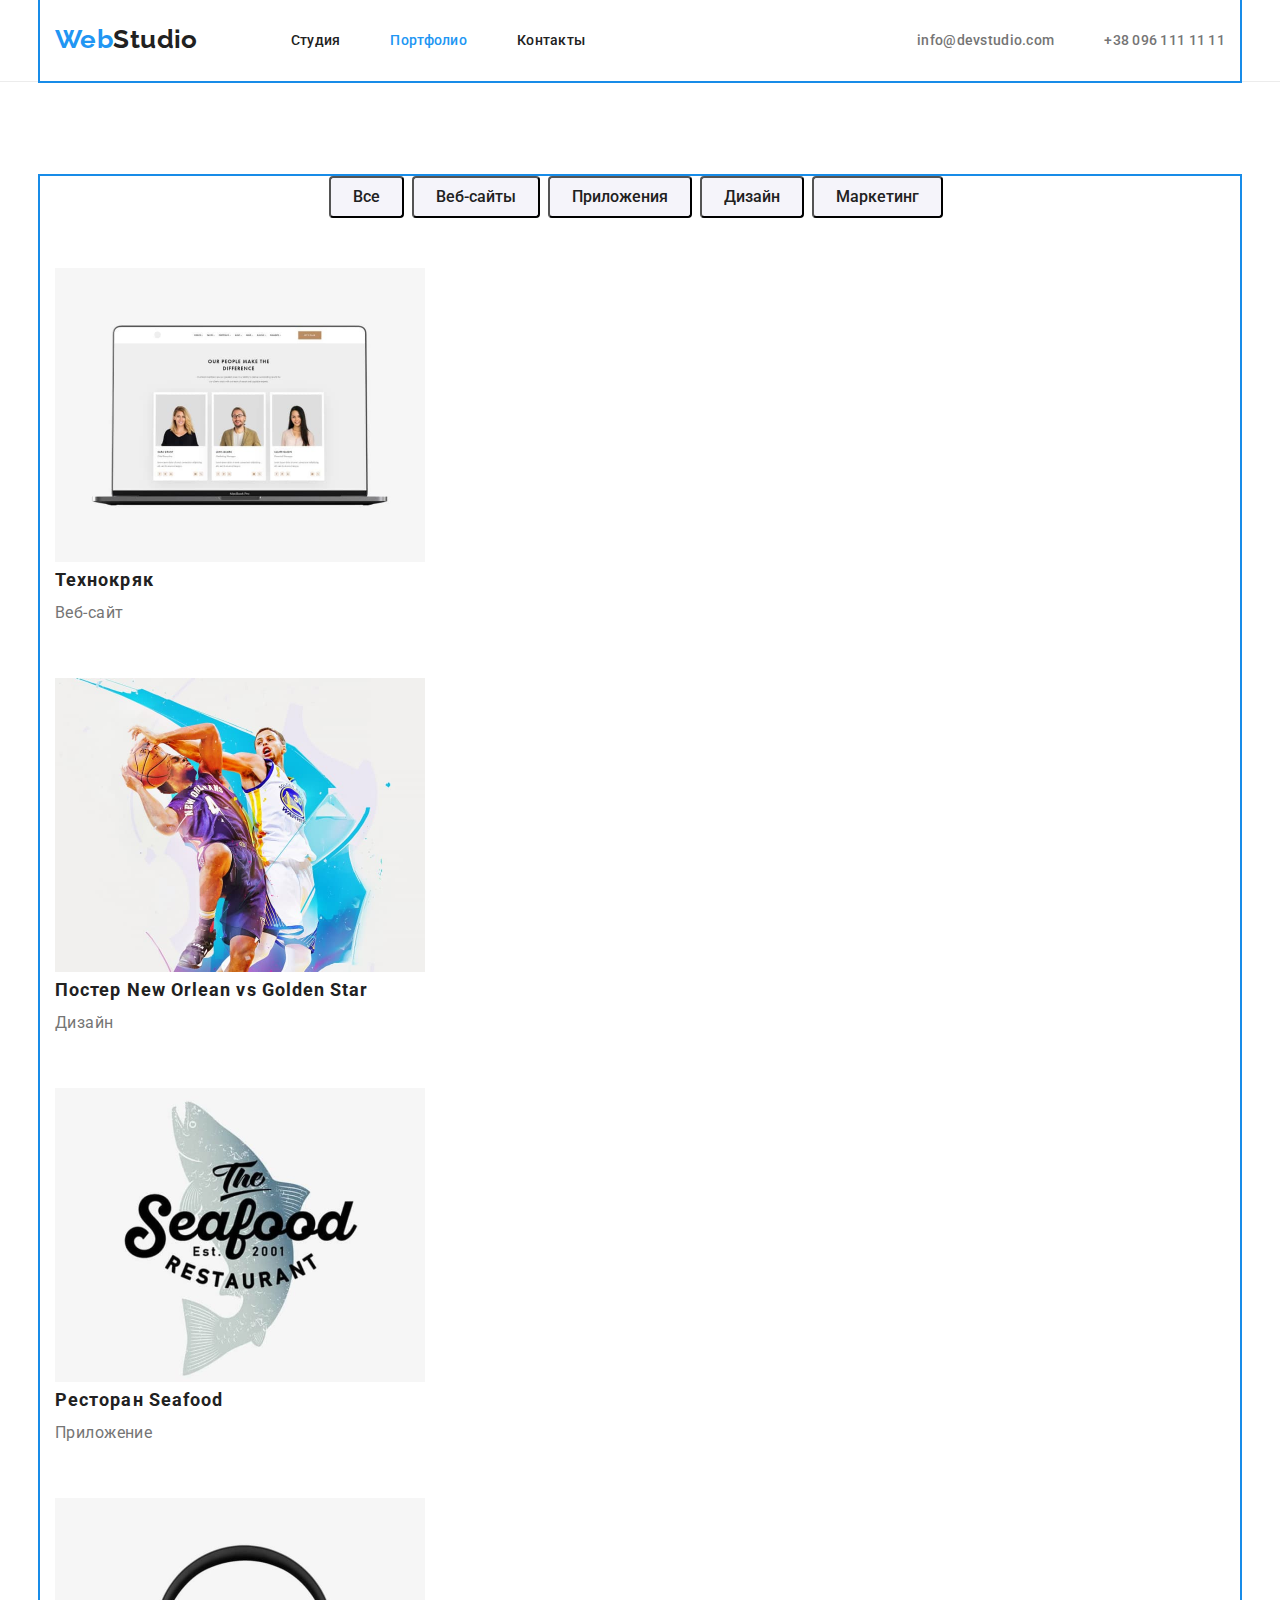
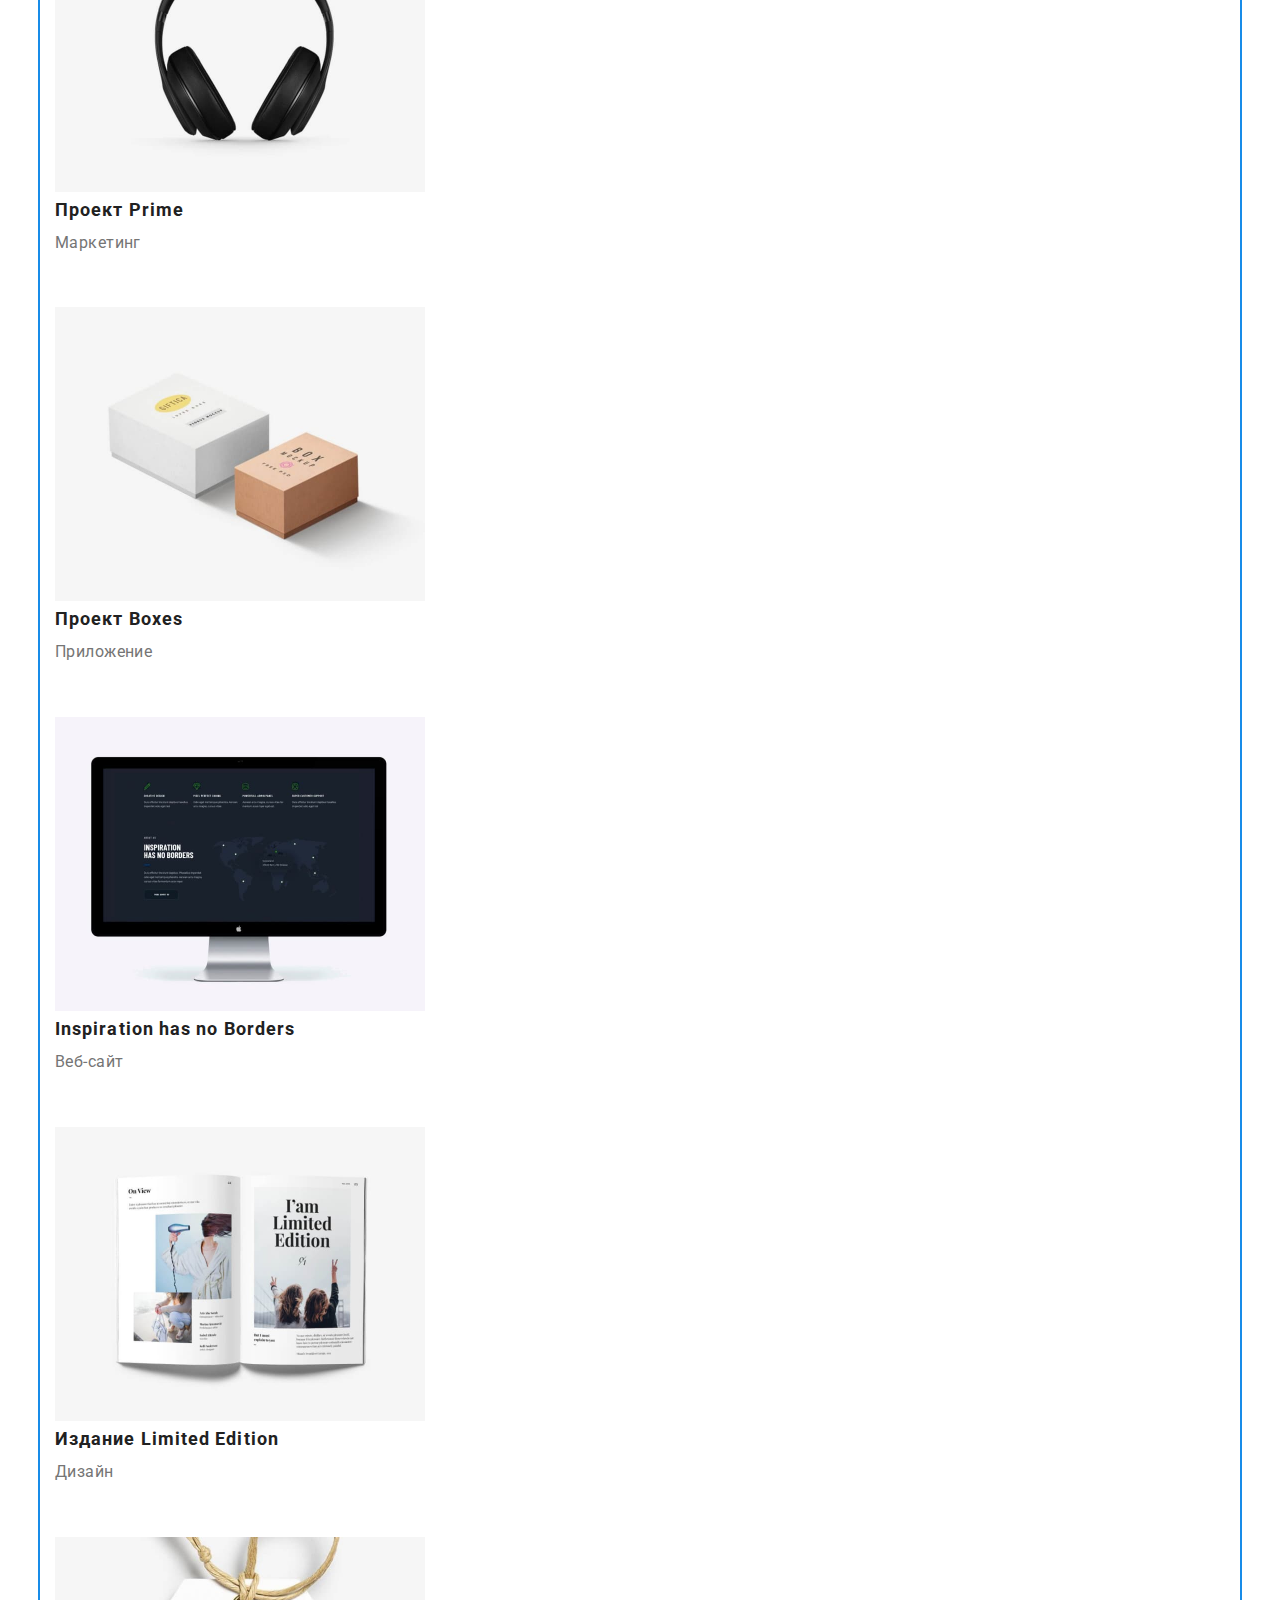
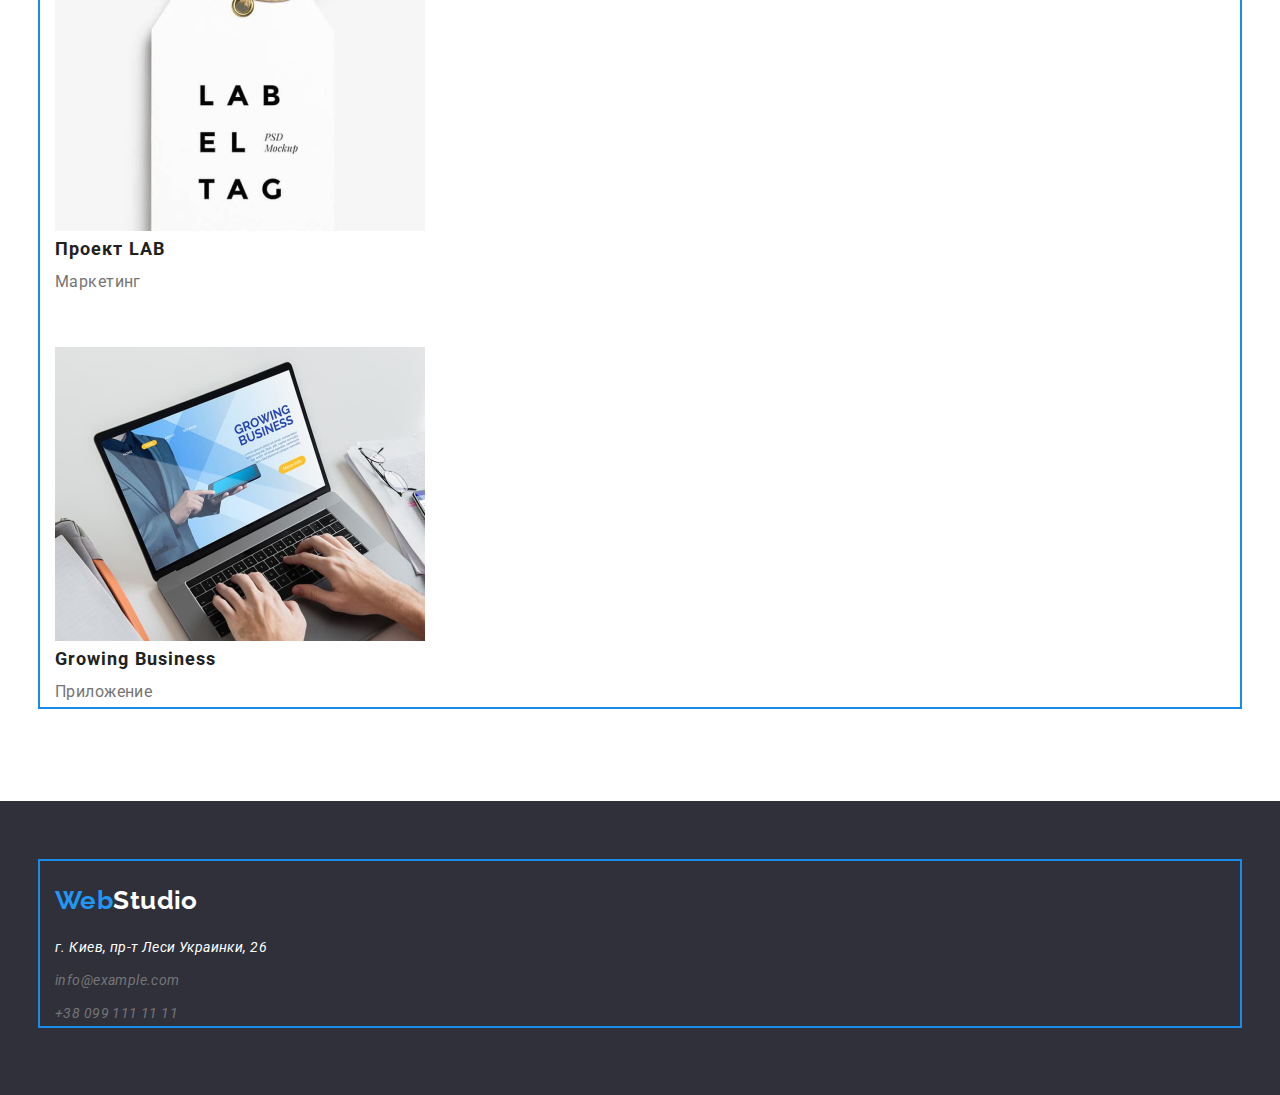
==== commit 1c08a4a5: "стилізує до фільтра кнопок портфоліо" ====
--- a/portfolio.html
+++ b/portfolio.html
@@ -46,11 +46,11 @@
             <h1 class="hidden-title">Портфолио работ</h1>
             <!--Фільтр кнопок-->
             <ul class="portfolio list">
-                <li><button type="button" class="pointer primary-button">Все</button></li>
-                <li><button type="button" class="pointer primary-button">Веб-сайты</button></li>
-                <li><button type="button" class="pointer primary-button">Приложения</button></li>
-                <li><button type="button" class="pointer primary-button">Дизайн</button></li>
-                <li><button type="button" class="pointer primary-button">Маркетинг</button></li>
+                <li class="choice"><button type="button" class="pointer primary-button">Все</button></li>
+                <li class="choice"><button type="button" class="pointer primary-button">Веб-сайты</button></li>
+                <li class="choice"><button type="button" class="pointer primary-button">Приложения</button></li>
+                <li class="choice"><button type="button" class="pointer primary-button">Дизайн</button></li>
+                <li class="choice"><button type="button" class="pointer primary-button">Маркетинг</button></li>
             </ul>
             
             <!--Список робіт-->
--- a/css/styles.css
+++ b/css/styles.css
@@ -32,6 +32,7 @@
   margin: 0;
   list-style: none;
 }
+
 /* Глобальний сброс */
 h2,
 h3,
@@ -60,6 +61,7 @@
   padding-right: 15px;
   outline: 2px solid #188ce8;
 }
+/* Розбивка по секціям */
 .section {
   padding-top: 94px;
   padding-bottom: 94px;
@@ -145,6 +147,7 @@
   line-height: 1.14;
   letter-spacing: 0.02em;
 }
+
 .header-contact .header-contact-link:hover,
 .header-contact .header-contact-link:focus {
   color: var(--accent-color);
@@ -186,6 +189,8 @@
 /* HERO */
 
 .section-hero {
+  padding-top: 200px;
+  padding-bottom: 280px;
   background-color: var(--footer-bcg);
   text-align: center;
 }
@@ -313,10 +318,33 @@
 
 /* Portfolio */
 /* Фільтр кнопок */
+/* 
+.choice {
+  flex-direction: row;
+}
+.choice {
+  margin-right: 8px;
+*/
+.portfolio {
+  display: flex;
+  margin-left: auto;
+  margin-right: auto;
+  margin-bottom: 50px;
+  justify-content: center;
+}
+.choice {
+  margin-right: 8px;
+
+  border-radius: 4px;
+}
+
 .pointer {
   cursor: pointer;
 }
+
 .primary-button {
+  display: block;
+  padding: 6px 22px;
   color: var(--title-color);
   background-color: var(--secondary-bgc);
   font-family: inherit;
@@ -324,6 +352,7 @@
   font-size: 16px;
   line-height: 1.62;
   text-align: center;
+  border-radius: 4px;
 }
 .primary-button:hover,
 .primary-button:focus {
@@ -346,6 +375,8 @@
   line-height: 1.87;
 }
 .portfolio-link {
+  display: block;
+  margin-top: 50px;
   text-decoration: none;
 }
 
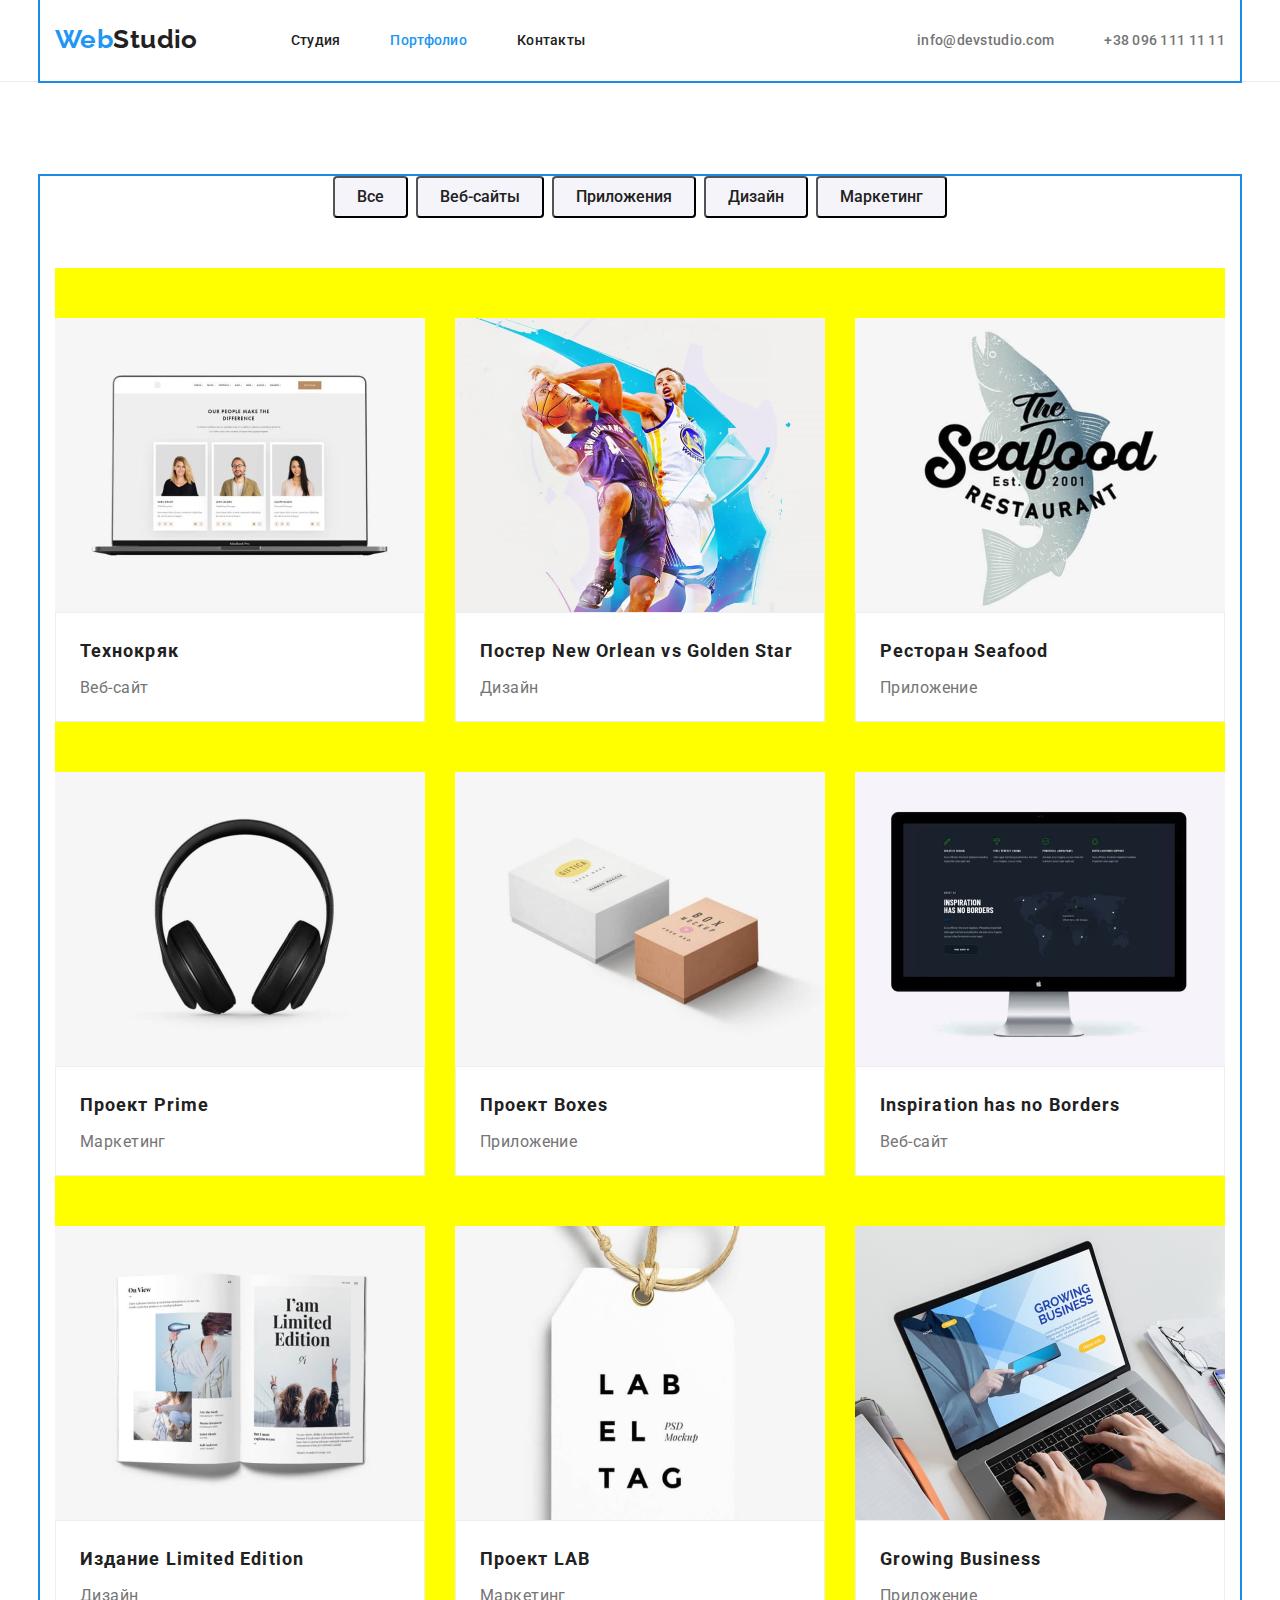
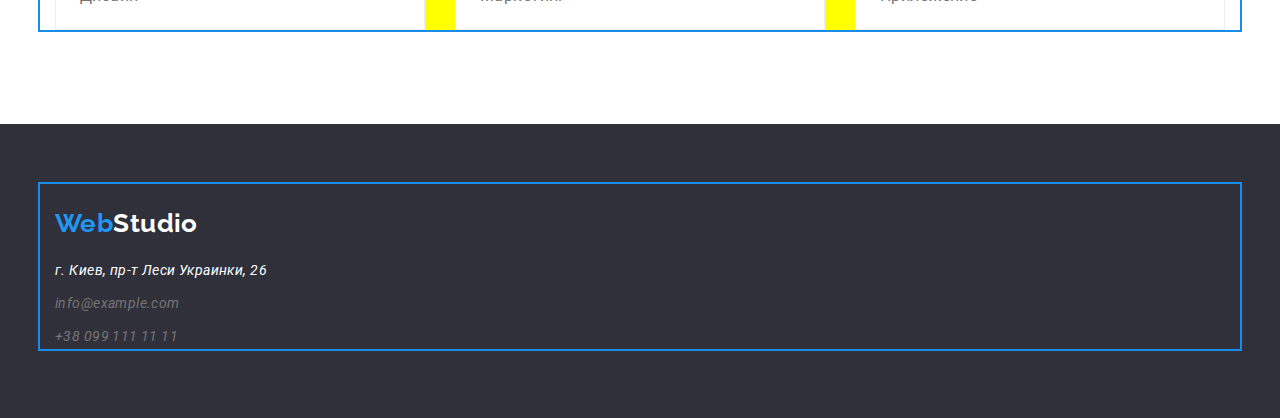
==== commit 6441baa6: "стилізує таблицю в портфоліо" ====
--- a/portfolio.html
+++ b/portfolio.html
@@ -46,59 +46,59 @@
             <h1 class="hidden-title">Портфолио работ</h1>
             <!--Фільтр кнопок-->
             <ul class="portfolio list">
-                <li class="choice"><button type="button" class="pointer primary-button">Все</button></li>
-                <li class="choice"><button type="button" class="pointer primary-button">Веб-сайты</button></li>
-                <li class="choice"><button type="button" class="pointer primary-button">Приложения</button></li>
-                <li class="choice"><button type="button" class="pointer primary-button">Дизайн</button></li>
-                <li class="choice"><button type="button" class="pointer primary-button">Маркетинг</button></li>
+                <li class="choise"><button type="button" class="pointer primary-button">Все</button></li>
+                <li class="choise"><button type="button" class="pointer primary-button">Веб-сайты</button></li>
+                <li class="choise"><button type="button" class="pointer primary-button">Приложения</button></li>
+                <li class="choise"><button type="button" class="pointer primary-button">Дизайн</button></li>
+                <li class="choise"><button type="button" class="pointer primary-button">Маркетинг</button></li>
             </ul>
             
             <!--Список робіт-->
             <ul class="work list">
-                <li><a href="" class="portfolio-link">
+                <li class="example-item"><a href="" class="portfolio-link">
                     <img src="./images/image8.jpg" alt="ourpeople" width="370" height="294">
-                    <h2 class="work-title">Технокряк</h2>
-                    <p class="work-item">Веб-сайт</p></a>
+                    <div class="part"><h2 class="work-title">Технокряк</h2>
+                    <p class="work-item">Веб-сайт</p></div></a>
                 </li>
-                <li><a href="" class="portfolio-link">
+                <li class="example-item"><a href="" class="portfolio-link">
                     <img src="./images/image9.jpg" alt="bascketballplayers" width="370" height="294">
-                    <h2 class="work-title">Постер New Orlean vs Golden Star</h2>
-                    <p class="work-item">Дизайн</p></a>
+                    <div class="part"><h2 class="work-title">Постер New Orlean vs Golden Star</h2>
+                    <p class="work-item">Дизайн</p></div></a>
                 </li>
-                <li><a href="" class="portfolio-link">
+                <li class="example-item"><a href="" class="portfolio-link">
                     <img src="./images/image10.jpg" alt="fish" width="370" height="294">
-                    <h2 class="work-title">Ресторан Seafood</h2>
-                    <p class="work-item">Приложение</p></a>
+                    <div class="part"><h2 class="work-title">Ресторан Seafood</h2>
+                    <p class="work-item">Приложение</p></div></a>
                 </li>
-                <li><a href="" class="portfolio-link">
+                <li class="example-item"><a href="" class="portfolio-link">
                     <img src="./images/image11.jpg" alt="hearphones" width="370" height="294">
-                    <h2 class="work-title">Проект Prime</h2>
-                    <p class="work-item">Маркетинг</p></a>
+                    <div class="part"><h2 class="work-title">Проект Prime</h2>
+                    <p class="work-item">Маркетинг</p></div></a>
                 </li>
-                <li><a href="" class="portfolio-link">
+                <li class="example-item"><a href="" class="portfolio-link">
                     <img src="./images/image12.jpg" alt="twoboxes" width="370" height="294">
-                    <h2 class="work-title">Проект Boxes</h2>
-                    <p class="work-item">Приложение</p></a>
+                    <div class="part"><h2 class="work-title">Проект Boxes</h2>
+                    <p class="work-item">Приложение</p></div></a>
                 </li>
-                <li><a href="" class="portfolio-link">
+                <li class="example-item"><a href="" class="portfolio-link">
                     <img src="./images/image13.jpg" alt="desktop" width="370" height="294">
-                    <h2 class="work-title">Inspiration has no Borders</h2>
-                    <p class="work-item">Веб-сайт</p></a>
+                    <div class="part"><h2 class="work-title">Inspiration has no Borders</h2>
+                    <p class="work-item">Веб-сайт</p></div></a>
                 </li>
-                <li><a href="" class="portfolio-link">
+                <li class="example-item"><a href="" class="portfolio-link">
                     <img src="./images/image14.jpg" alt="book" width="370" height="294">
-                    <h2 class="work-title">Издание Limited Edition</h2>
-                    <p class="work-item">Дизайн</p></a>
+                    <div class="part"><h2 class="work-title">Издание Limited Edition</h2>
+                    <p class="work-item">Дизайн</p></div></a>
                 </li>
-                <li><a href="" class="portfolio-link">
+                <li class="example-item"><a href="" class="portfolio-link">
                     <img src="./images/image15.jpg" alt="sticker" width="370" height="294">
-                    <h2 class="work-title">Проект LAB</h2>
-                    <p class="work-item">Маркетинг</p></a>
+                    <div class="part"><h2 class="work-title">Проект LAB</h2>
+                    <p class="work-item">Маркетинг</p></div></a>
                 </li>
-                <li><a href="" class="portfolio-link">
+                <li class="example-item"><a href="" class="portfolio-link">
                     <img src="./images/image16.jpg" alt="Typingman" width="370" height="294">
-                    <h2 class="work-title">Growing Business</h2>
-                    <p class="work-item">Приложение</p></a>
+                    <div class="part"><h2 class="work-title">Growing Business</h2>
+                    <p class="work-item">Приложение</p></div></a>
                 </li>
             </ul>
             </div>
--- a/css/styles.css
+++ b/css/styles.css
@@ -317,33 +317,21 @@
 }
 
 /* Portfolio */
+
 /* Фільтр кнопок */
-/* 
-.choice {
-  flex-direction: row;
-}
-.choice {
-  margin-right: 8px;
-*/
+
 .portfolio {
   display: flex;
-  margin-left: auto;
-  margin-right: auto;
   margin-bottom: 50px;
   justify-content: center;
 }
-.choice {
-  margin-right: 8px;
-
-  border-radius: 4px;
-}
 
 .pointer {
   cursor: pointer;
 }
 
 .primary-button {
-  display: block;
+  display: inline-block;
   padding: 6px 22px;
   color: var(--title-color);
   background-color: var(--secondary-bgc);
@@ -354,14 +342,20 @@
   text-align: center;
   border-radius: 4px;
 }
+
 .primary-button:hover,
 .primary-button:focus {
   color: var(--text-white);
   background-color: var(--accent-color);
 }
 
+.choise:not(:last-child) {
+  margin-right: 8px;
+}
+
 /* Список робіт */
 .work-title {
+  margin: 20px 24px 4px 24px;
   color: var(--title-color);
   font-weight: 700;
   font-size: 18px;
@@ -369,6 +363,7 @@
   letter-spacing: 0.06em;
 }
 .work-item {
+  margin: 4px 24px 20px 24px;
   color: var(--primary-text-color);
   font-weight: 400;
   font-size: 16px;
@@ -380,7 +375,33 @@
   text-decoration: none;
 }
 
-.portfolio-link:hover,
-.portfolio-link:focus {
+.part {
+  width: 370px;
+  height: 110px;
+  background-color: var(--primary-bgc);
+  text-align: left;
+  border: 1px solid #eeeeee;
+}
+
+/* Сітка */
+.work {
+  display: flex;
+  flex-wrap: wrap;
+  background-color: yellow;
+}
+.example-item {
+  width: 370px;
+  margin-right: 30px;
+}
+
+.example-item:nth-child(3n) {
+  margin-right: 0;
+}
+.example-item:nth-last-child(-n + 3) {
+  margin-bottom: 0;
+}
+
+/* .portfolio-link:hover, 
+.portfolio-link:focus 
   visibility: hidden;
-}
+}*/
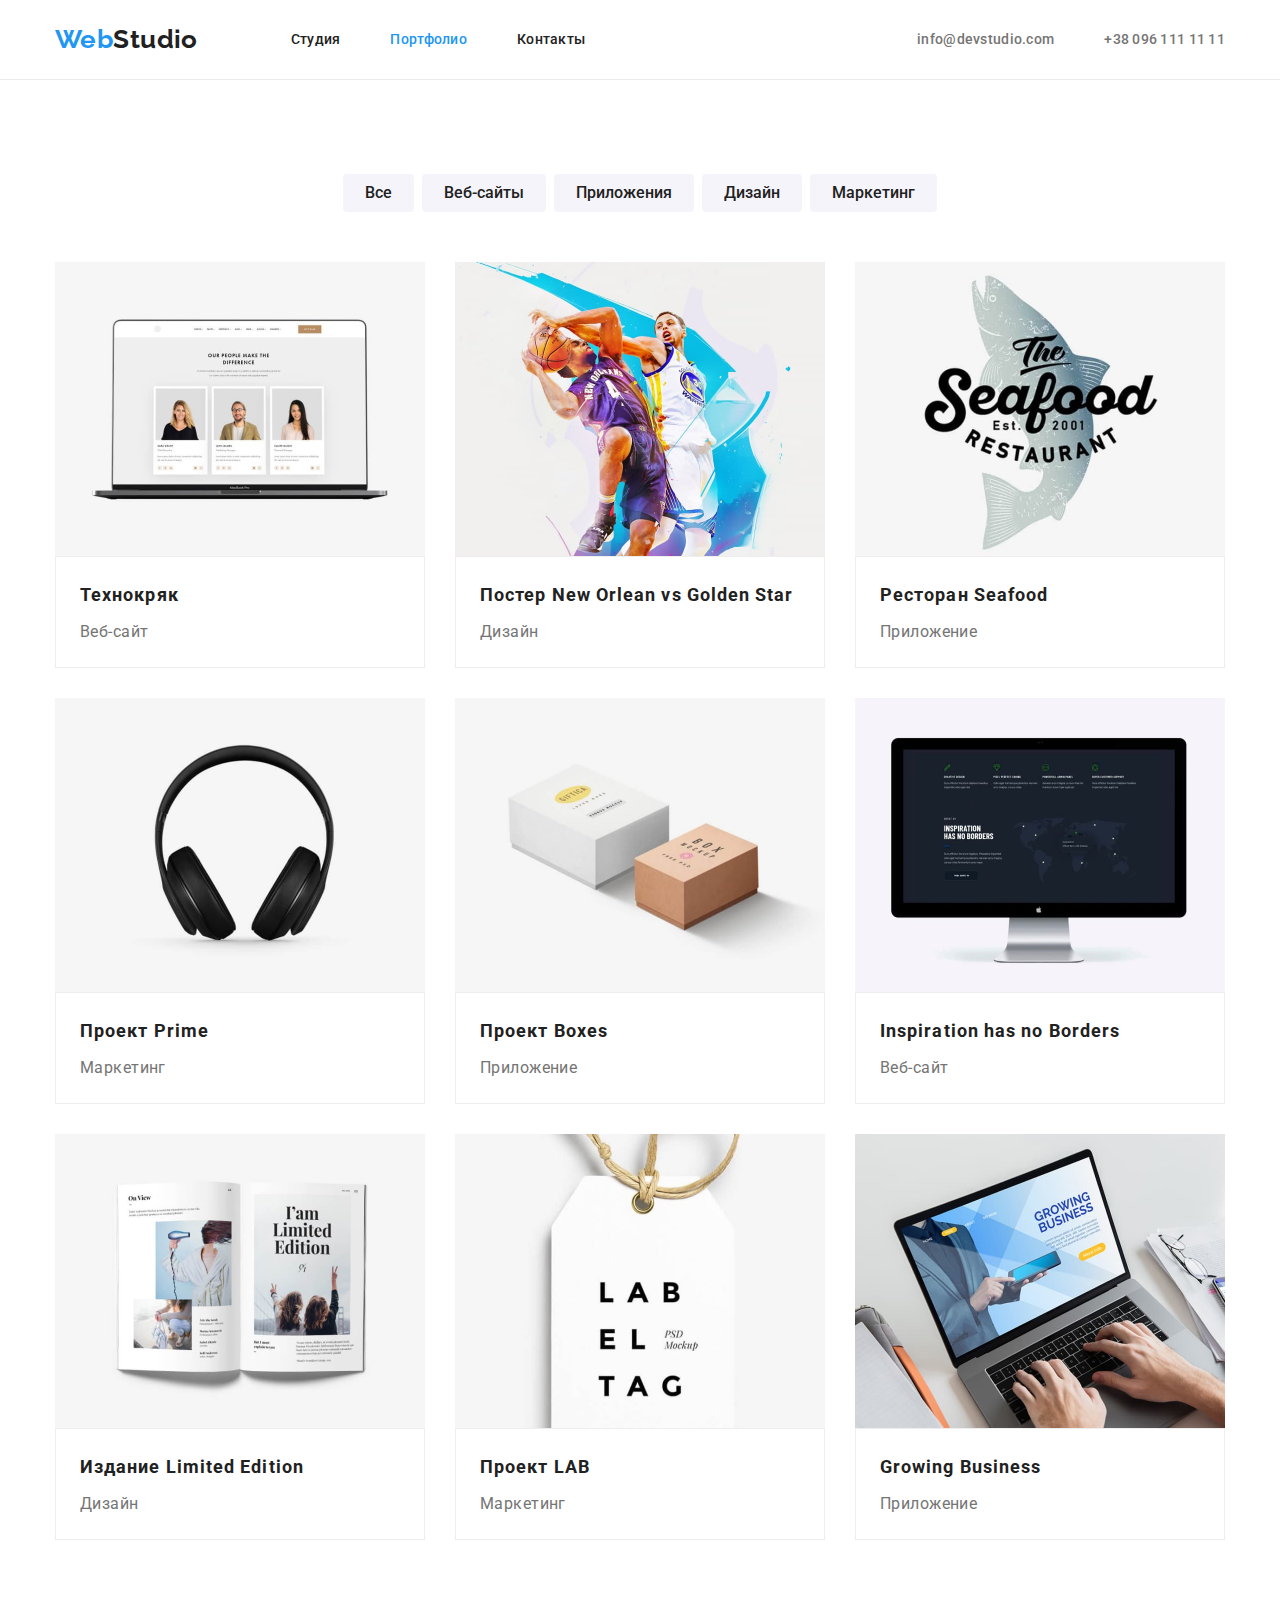
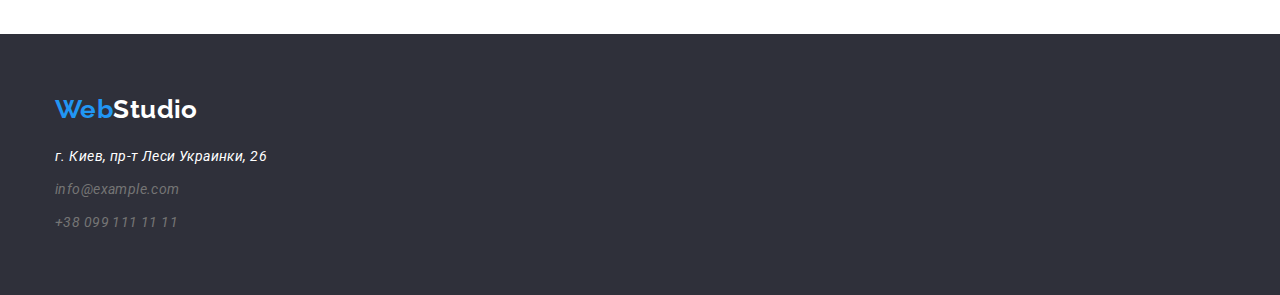
==== commit 04d8c986: "виконує роботу над помилками" ====
--- a/portfolio.html
+++ b/portfolio.html
@@ -24,7 +24,7 @@
             <!-- current підсвічує активну сторінку -->
     
             <nav>
-                <ul class="site-nav list">
+                <ul class="site-nav">
                     <li class="item"><a href="./index.html" class="link ">Студия</a></li>
                     <li class="item"><a href="./portfolio.html" class="link current">Портфолио</a></li>
                     <li class="item"><a href="" class="link">Контакты</a></li>
@@ -33,7 +33,7 @@
     
             <!-- Контактна інформація-->
     
-            <ul class="header-contact list">
+            <ul class="header-contact">
                 <li class="item"><a href="mailto:info@devstudio.com" class="header-contact-link">info@devstudio.com</a></li>
                 <li class="item"><a href="tel:+380961111111" class="header-contact-link">+38 096 111 11 11</a></li>
             </ul>
@@ -43,9 +43,9 @@
     <main>
         <section class="section">
             <div class="container">
-            <h1 class="hidden-title">Портфолио работ</h1>
+            <h1 class="visually-hidden">Портфолио работ</h1>
             <!--Фільтр кнопок-->
-            <ul class="portfolio list">
+            <ul class="portfolio">
                 <li class="choise"><button type="button" class="pointer primary-button">Все</button></li>
                 <li class="choise"><button type="button" class="pointer primary-button">Веб-сайты</button></li>
                 <li class="choise"><button type="button" class="pointer primary-button">Приложения</button></li>
@@ -54,7 +54,7 @@
             </ul>
             
             <!--Список робіт-->
-            <ul class="work list">
+            <ul class="work">
                 <li class="example-item"><a href="" class="portfolio-link">
                     <img src="./images/image8.jpg" alt="ourpeople" width="370" height="294">
                     <div class="part"><h2 class="work-title">Технокряк</h2>
@@ -112,8 +112,8 @@
                     class="logo-white">Studio</span></a>
             <!-- Контактна інформація-->
             <address>
-                <ul class="address list">
-                    <li class="address-item">г. Киев, пр-т Леси Украинки, 26</li>
+                <ul class="address">
+                    <li class="item address-item">г. Киев, пр-т Леси Украинки, 26</li>
                     <li class="item"><a href="mailto:info@example.com" class="footer-contact-link">info@example.com</a></li>
                     <li class="item"><a href="tel:+380991111111" class="footer-contact-link">+38 099 111 11 11</a></li>
                 </ul>
--- a/css/styles.css
+++ b/css/styles.css
@@ -27,7 +27,7 @@
 }
 
 /* Видаляємо крапки в списках */
-.list {
+ul {
   padding: 0;
   margin: 0;
   list-style: none;
@@ -59,8 +59,9 @@
   margin-right: auto;
   padding-left: 15px;
   padding-right: 15px;
-  outline: 2px solid #188ce8;
-}
+}
+/* outline: 2px solid #188ce8; */
+
 /* Розбивка по секціям */
 .section {
   padding-top: 94px;
@@ -79,13 +80,14 @@
 .page-header {
   display: flex;
   align-items: center;
+  justify-content: center;
 }
 
 /* Логотип */
 .logo {
   margin-right: 93px;
-  margin-top: 24px;
-  margin-bottom: 25px;
+  padding-top: 24px;
+  padding-bottom: 24px;
   color: var(--title-color);
   text-decoration: none;
   font-family: "Raleway", sans-serif;
@@ -93,6 +95,7 @@
   font-size: 26px;
   line-height: 1.2;
 }
+
 .logo-blue {
   color: var(--accent-color);
 }
@@ -103,8 +106,11 @@
 /* Навігація по сайту */
 .site-nav {
   display: flex;
-  margin-top: 32px;
-  margin-bottom: 32px;
+}
+
+.link {
+  padding-top: 32px;
+  padding-bottom: 32px;
 }
 
 .site-nav .item {
@@ -130,8 +136,10 @@
 .header-contact {
   display: flex;
   margin-left: auto;
-  margin-top: 32px;
-  margin-bottom: 32px;
+}
+.header-contact-link {
+  padding-top: 32px;
+  padding-bottom: 32px;
 }
 
 .header-contact .item + .item {
@@ -160,24 +168,32 @@
   background: var(--footer-bcg);
 }
 .footer-logo {
-  display: inline-block;
-  margin-bottom: 20px;
-}
+  display: block;
+  margin: 0 0 20px;
+  padding: 0;
+}
+/* .item { 
+  margin-bottom: 9px;
+ } */
+
 .address-item {
-  margin-bottom: 9px;
   color: var(--text-white);
   font-weight: 400;
   font-size: 14px;
   line-height: 1.71;
 }
+
 .footer-contact-link {
   display: block;
-  margin-bottom: 9px;
+  margin-top: 9px;
   color: var(--primary-text-color);
   text-decoration: none;
   font-weight: 400;
   font-size: 14px;
   line-height: 1.71;
+}
+.footer-contact-link:last-child {
+  margin-bottom: 0px;
 }
 
 .footer-contact-link:hover,
@@ -190,11 +206,11 @@
 
 .section-hero {
   padding-top: 200px;
-  padding-bottom: 280px;
+  padding-bottom: 200px;
   background-color: var(--footer-bcg);
   text-align: center;
 }
-.section-title {
+.hero-title {
   margin-top: 0;
   margin-bottom: 30px;
   color: var(--text-white);
@@ -224,12 +240,12 @@
 
 /* Якості  */
 
-.hidden-title {
-  display: none;
-}
+/* .hidden-title { 
+  visibility: hidden;
+}*/
+
 .qualities {
   display: flex;
-  margin-right: 0;
 }
 .quality-item {
   margin-top: 0;
@@ -244,7 +260,11 @@
   margin-top: 0;
   margin-bottom: 0;
   margin-right: 30px;
-  flex-basis: calc(100% / 4)-30px;
+  flex-basis: calc((100% - 120px) / 4);
+}
+
+.list-item:last-child {
+  margin-right: 0;
 }
 
 .quality-text {
@@ -280,7 +300,7 @@
 .team {
   background-color: var(--secondary-bgc);
 }
-.team-title {
+.section-title {
   margin-bottom: 50px;
   color: var(--title-color);
   font-weight: 700;
@@ -295,12 +315,12 @@
   margin-right: 30px;
 }
 .name {
+  padding: 30px 0;
   background-color: #ffffff;
   text-align: center;
   border-radius: 0px 0px 4px 4px;
 }
 .team-item {
-  padding-top: 30px;
   margin-bottom: 10px;
   color: var(--title-color);
   font-weight: 500;
@@ -309,7 +329,7 @@
 }
 .profession {
   margin-top: 10px;
-  padding-bottom: 30px;
+
   color: var(--primary-text-color);
   font-weight: 400;
   font-size: 16px;
@@ -332,6 +352,7 @@
 
 .primary-button {
   display: inline-block;
+  border: transparent;
   padding: 6px 22px;
   color: var(--title-color);
   background-color: var(--secondary-bgc);
@@ -355,7 +376,7 @@
 
 /* Список робіт */
 .work-title {
-  margin: 20px 24px 4px 24px;
+  margin-bottom: 4px;
   color: var(--title-color);
   font-weight: 700;
   font-size: 18px;
@@ -363,7 +384,6 @@
   letter-spacing: 0.06em;
 }
 .work-item {
-  margin: 4px 24px 20px 24px;
   color: var(--primary-text-color);
   font-weight: 400;
   font-size: 16px;
@@ -371,13 +391,11 @@
 }
 .portfolio-link {
   display: block;
-  margin-top: 50px;
   text-decoration: none;
 }
 
 .part {
-  width: 370px;
-  height: 110px;
+  padding: 20px 24px;
   background-color: var(--primary-bgc);
   text-align: left;
   border: 1px solid #eeeeee;
@@ -387,11 +405,10 @@
 .work {
   display: flex;
   flex-wrap: wrap;
-  background-color: yellow;
 }
 .example-item {
-  width: 370px;
   margin-right: 30px;
+  margin-bottom: 30px;
 }
 
 .example-item:nth-child(3n) {
@@ -405,3 +422,10 @@
 .portfolio-link:focus 
   visibility: hidden;
 }*/
+.visually-hidden {
+  position: absolute;
+  clip: rect(0 0 0 0);
+  width: 1px;
+  height: 1px;
+  margin: -1px;
+}
